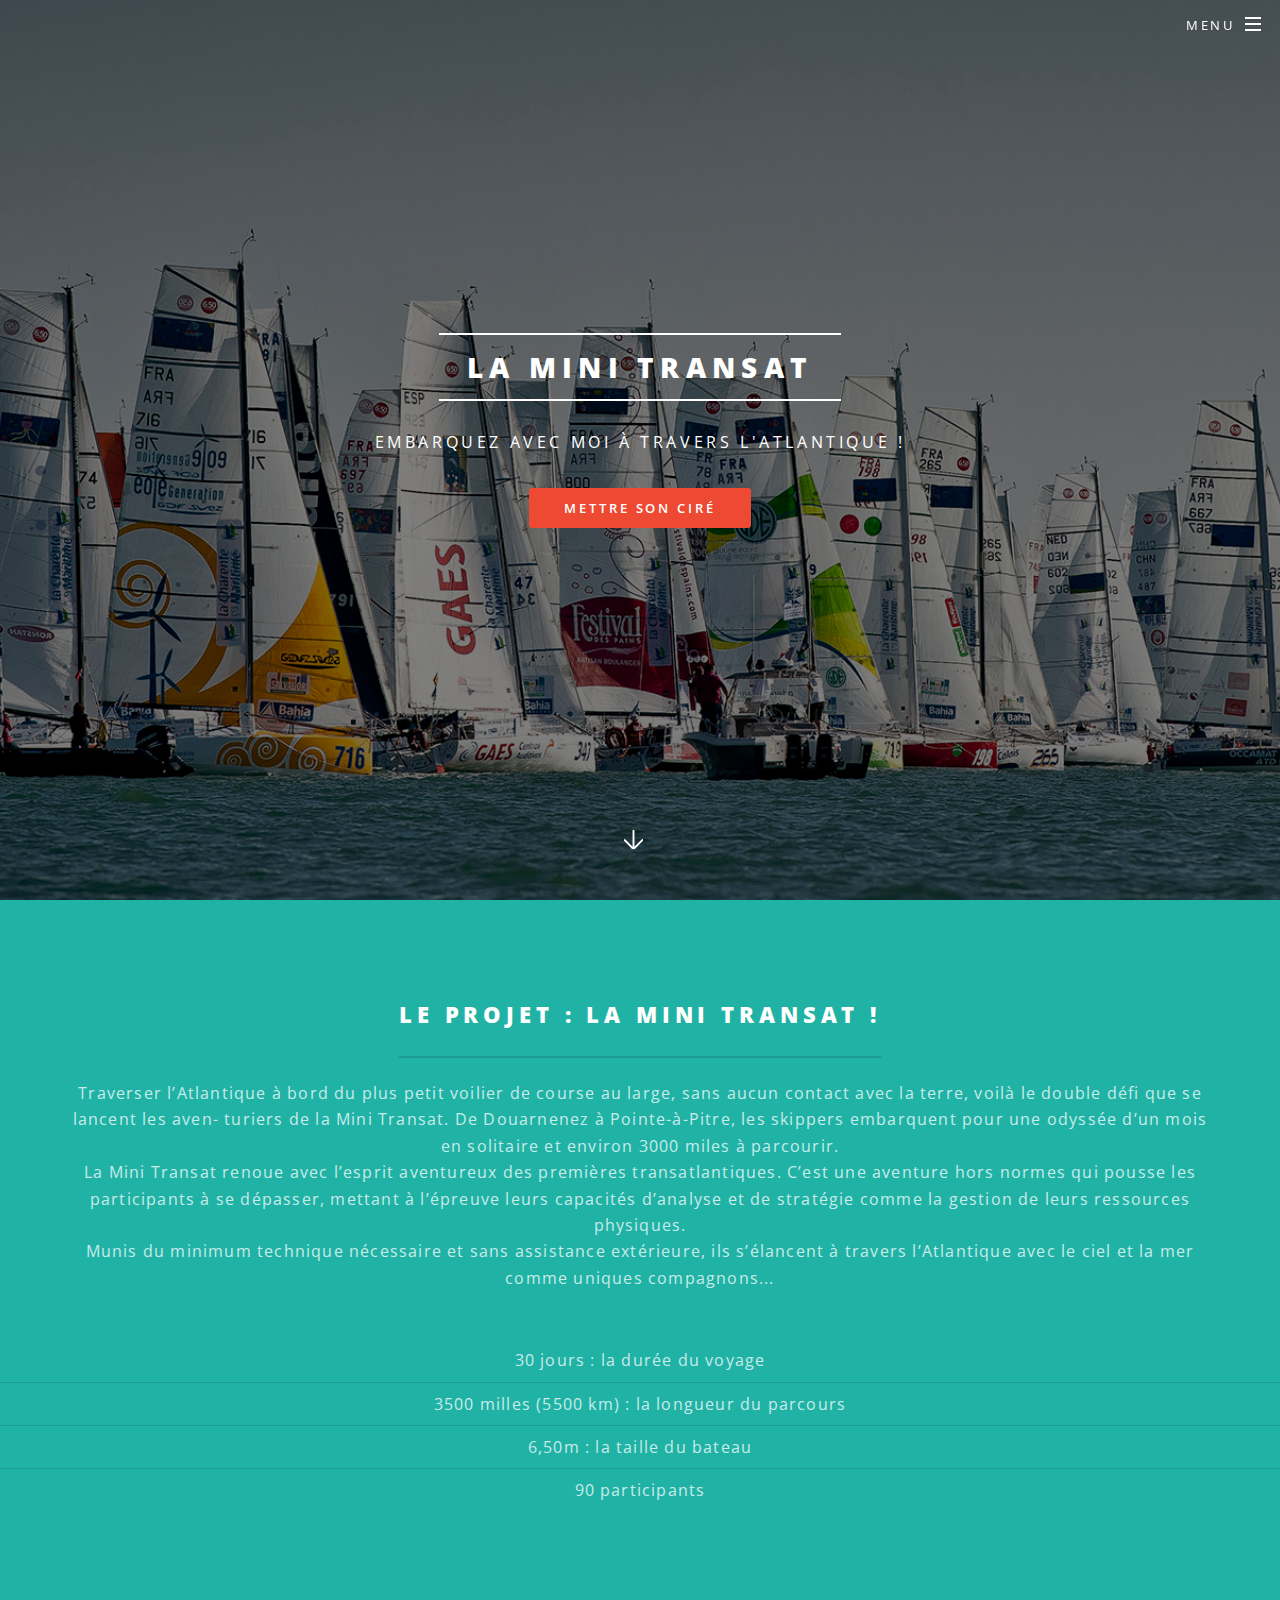
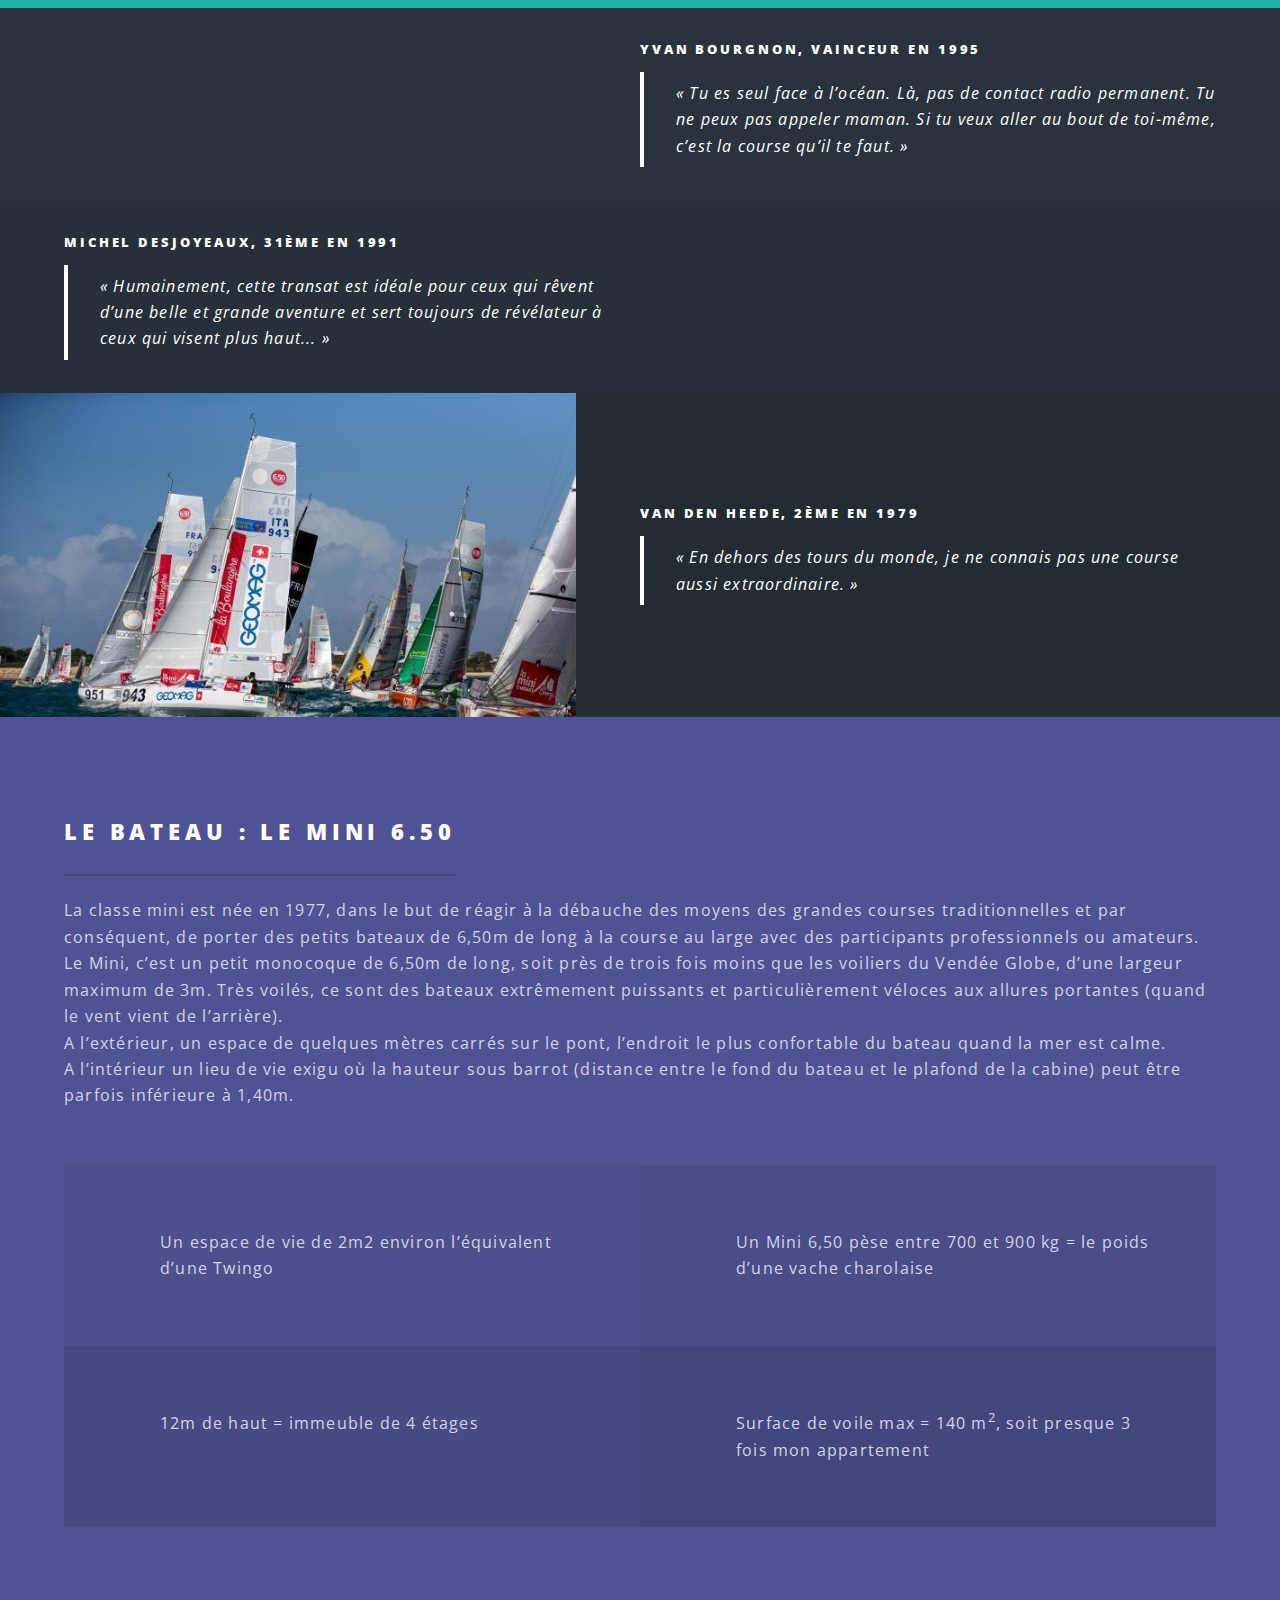
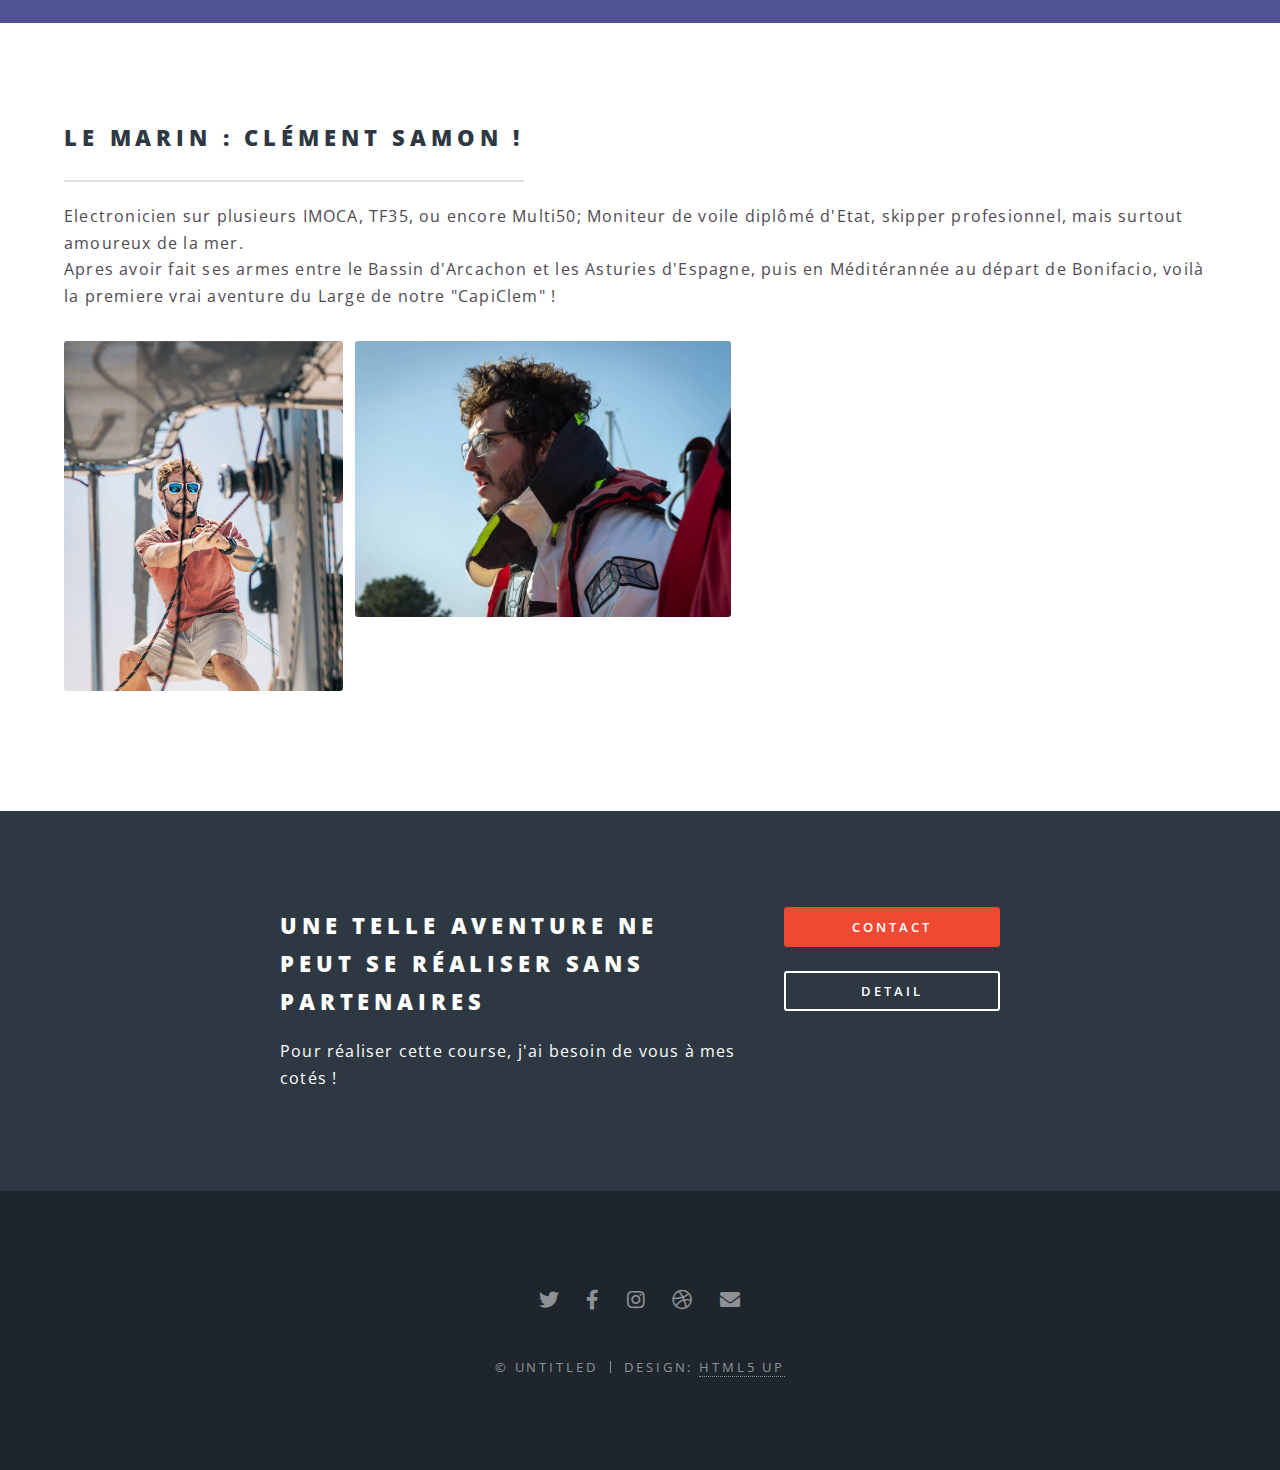
==== index.html @ f33dac05 "maj" ====
<!DOCTYPE HTML>
<!--
	Spectral by HTML5 UP
	html5up.net | @ajlkn
	Free for personal and commercial use under the CCA 3.0 license (html5up.net/license)
-->
<html>
	<head>
		<title>Clement Samon Mini 2021</title>
		<meta charset="utf-8" />
		<meta name="viewport" content="width=device-width, initial-scale=1, user-scalable=no" />
		<link rel="stylesheet" href="assets/css/main.css" />
		<noscript><link rel="stylesheet" href="assets/css/noscript.css" /></noscript>
	</head>
	<body class="landing is-preload">

		<!-- Page Wrapper -->
			<div id="page-wrapper">

				<!-- Header -->
					<header id="header" class="alt">
						<h1><a href="index.html">Clement Samon Mini 2021</a></h1>
						<nav id="nav">
							<ul>
								<li class="special">
									<a href="#menu" class="menuToggle"><span>Menu</span></a>
									<div id="menu">
										<ul>
											<li><a href="index.html">Home</a></li>
											<li><a href="generic.html">Generic</a></li>
											<li><a href="elements.html">Elements</a></li>
											<li><a href="#">Sign Up</a></li>
											<li><a href="#">Log In</a></li>
										</ul>
									</div>
								</li>
							</ul>
						</nav>
					</header>

				<!-- Banner -->
					<section id="banner">
						<div class="inner">
							<h2>La Mini Transat</h2>
							<p>Embarquez avec moi à travers l'Atlantique !</p>
							<ul class="actions special">
								<li><a href="#" class="button primary">Mettre son ciré</a></li>
							</ul>
						</div>
						<a href="#one" class="more scrolly"> </a>
					</section>

				<!-- One -->
					<section id="one" class="wrapper style1 special">
						<div class="inner">
							<header class="major">
								<h2>Le projet : la Mini Transat !</h2>
								<p>Traverser l’Atlantique à bord du plus petit voilier de course au large, sans aucun contact avec la terre, voilà le double
									 défi que se lancent les aven- turiers de la Mini Transat. De Douarnenez à Pointe-à-Pitre, les skippers embarquent pour une
									 odyssée d’un mois en solitaire et environ 3000 miles à parcourir.<br>
La Mini Transat renoue avec l’esprit aventureux des premières transatlantiques. C’est une aventure hors normes qui pousse les participants à
se dépasser, mettant à l’épreuve leurs capacités d’analyse et de stratégie comme la gestion de leurs ressources physiques. <br>Munis du minimum
technique nécessaire et sans assistance extérieure, ils s’élancent à travers l’Atlantique avec le ciel et la mer comme uniques compagnons...</p>
							</header>
						</div>
						<div class="row">
							<div class="col-12 col-20-medium">

								<ul class="alt">
									<li>30 jours : la durée du voyage</li>
									<li>3500 milles (5500 km) : la longueur du parcours</li>
									<li>6,50m : la taille du bateau</li>
									<li> 90 participants</li>
								</ul>
							</div>

						</div>
					</section>

				<!-- Two -->
					<section id="two" class="wrapper alt style2">
						<section class="spotlight">
							<div class="image"><img src="images/pic01.jpg" alt="" /></div><div class="content">
								<h5>Yvan Bourgnon, vainceur en 1995</h5>
								<blockquote>« Tu es seul face à l’océan. Là, pas de contact radio permanent. Tu ne peux pas appeler maman. Si tu veux aller
									au bout de toi-même, c’est la course qu’il te faut. » </blockquote>
							</div>
						</section>
						<section class="spotlight">
							<div class="image"><img src="images/pic02.jpg" alt="" /></div><div class="content">
								<h5>Michel Desjoyeaux, 31ème en 1991</h5>
								<blockquote>« Humainement, cette transat est idéale pour ceux qui rêvent d’une belle et grande aventure et sert toujours de révélateur à ceux qui visent plus haut... »</blockquote>
							</div>
						</section>
						<section class="spotlight">
							<div class="image"><img src="images/pic03.jpg" alt="" /></div><div class="content">
								<h5>Van Den Heede, 2ème en 1979</h5>
								<blockquote>« En dehors des tours du monde, je ne connais pas une course aussi extraordinaire. »</blockquote>
							</div>
						</section>
					</section>

				<!-- Three -->
					<section id="three" class="wrapper style3">

						<div class="inner">
							<header class="major">
								<h2>LE bateau : le Mini 6.50</h2>
								<p>La classe mini est née en 1977, dans le but de réagir à la débauche des moyens des grandes courses traditionnelles et par conséquent,
									de porter des petits bateaux de 6,50m de long à la course au large avec des participants professionnels ou amateurs.<br>
								Le Mini, c’est un petit monocoque de 6,50m de long, soit près de trois fois moins que les voiliers du Vendée Globe, d’une largeur maximum de 3m.
Très voilés, ce sont des bateaux extrêmement puissants et particulièrement véloces aux allures portantes (quand le vent vient de l’arrière). <br>
A l’extérieur,
 un espace de quelques mètres carrés sur le pont, l’endroit le plus confortable du bateau quand la mer est calme. <br>
 A l’intérieur un lieu de vie exigu
 où la hauteur sous barrot (distance entre le fond du bateau et le plafond de la cabine) peut être parfois inférieure à 1,40m.</p>
							</header>
							<ul class="features">
								<li class="icon null">
									<p>Un espace de vie de 2m2 environ l’équivalent d’une Twingo</p>
								</li>
								<li class="icon ">
									<p>Un Mini 6,50 pèse entre 700 et 900 kg = le poids d’une vache charolaise</p>
								</li>
								<li class="">
									<p>12m de haut = immeuble de 4 étages</p>
								</li>
								<li>
									<p>Surface de voile max = 140 m<sup>2</sup>, soit presque 3 fois mon appartement</p>
								</li>
							</ul>
						</div>
					</section>

					<section id="four" class="wrapper style5">
						<div class="inner">
							<header class="major">
								<h2>Le marin : Clément Samon !</h2>
								<p>Electronicien sur plusieurs IMOCA, TF35, ou encore Multi50; Moniteur de voile diplômé d'Etat, skipper profesionnel,
								mais surtout amoureux de la mer. <br>
								Apres avoir fait ses armes entre le Bassin d'Arcachon et les Asturies d'Espagne, puis en Méditérannée au départ de Bonifacio,
								voilà la premiere vrai aventure du Large de notre "CapiClem" !
							</p>
							<div class="box alt">
								<div class="row gtr-50 gtr-uniform">
									<div class="col-3"><span class="image fit"><img src="images/pp1.jpg" alt="" /></span></div>
									<div class="col-4"><span class="image fit"><img src="images/pp2.jpg" alt="" /></span></div>
									<div class="col-4"><span class="image fit"><img src="images/pp3.jpg" alt="" /></span></div>

								</div>
							</div>
							</header>
						</div>

					</section>


				<!-- CTA -->
					<section id="cta" class="wrapper style4">
						<div class="inner">
							<header>
								<h2>Une telle aventure ne peut se réaliser sans partenaires</h2>
								<p>Pour réaliser cette course, j'ai besoin de vous à mes cotés !
								</p>
							</header>
							<ul class="actions stacked">
								<li><a href="#" class="button fit primary">Contact</a></li>
								<li><a href="#" class="button fit">Detail</a></li>
							</ul>
						</div>
					</section>

				<!-- Footer -->
					<footer id="footer">
						<ul class="icons">
							<li><a href="#" class="icon brands fa-twitter"><span class="label">Twitter</span></a></li>
							<li><a href="#" class="icon brands fa-facebook-f"><span class="label">Facebook</span></a></li>
							<li><a href="#" class="icon brands fa-instagram"><span class="label">Instagram</span></a></li>
							<li><a href="#" class="icon brands fa-dribbble"><span class="label">Dribbble</span></a></li>
							<li><a href="#" class="icon solid fa-envelope"><span class="label">Email</span></a></li>
						</ul>
						<ul class="copyright">
							<li>&copy; Untitled</li><li>Design: <a href="http://html5up.net">HTML5 UP</a></li>
						</ul>
					</footer>

			</div>

		<!-- Scripts -->
			<script src="assets/js/jquery.min.js"></script>
			<script src="assets/js/jquery.scrollex.min.js"></script>
			<script src="assets/js/jquery.scrolly.min.js"></script>
			<script src="assets/js/browser.min.js"></script>
			<script src="assets/js/breakpoints.min.js"></script>
			<script src="assets/js/util.js"></script>
			<script src="assets/js/main.js"></script>

	</body>
</html>
---- assets/css/main.css ----
@import url(fontawesome-all.min.css);
@import url("https://fonts.googleapis.com/css?family=Open+Sans:400,400italic,600,600italic,800,800italic");

/*
	Spectral by HTML5 UP
	html5up.net | @ajlkn
	Free for personal and commercial use under the CCA 3.0 license (html5up.net/license)
*/

html, body, div, span, applet, object,
iframe, h1, h2, h3, h4, h5, h6, p, blockquote,
pre, a, abbr, acronym, address, big, cite,
code, del, dfn, em, img, ins, kbd, q, s, samp,
small, strike, strong, sub, sup, tt, var, b,
u, i, center, dl, dt, dd, ol, ul, li, fieldset,
form, label, legend, table, caption, tbody,
tfoot, thead, tr, th, td, article, aside,
canvas, details, embed, figure, figcaption,
footer, header, hgroup, menu, nav, output, ruby,
section, summary, time, mark, audio, video {
	margin: 0;
	padding: 0;
	border: 0;
	font-size: 100%;
	font: inherit;
	vertical-align: baseline;}

article, aside, details, figcaption, figure,
footer, header, hgroup, menu, nav, section {
	display: block;}

body {
	line-height: 1;
}

ol, ul {
	list-style: none;
}

blockquote, q {
	quotes: none;
}

	blockquote:before, blockquote:after, q:before, q:after {
		content: '';
		content: none;
	}

table {
	border-collapse: collapse;
	border-spacing: 0;
}

body {
	-webkit-text-size-adjust: none;
}

mark {
	background-color: transparent;
	color: inherit;
}

input::-moz-focus-inner {
	border: 0;
	padding: 0;
}

input, select, textarea {
	-moz-appearance: none;
	-webkit-appearance: none;
	-ms-appearance: none;
	appearance: none;
}

/* Basic */

	@-ms-viewport {
		width: device-width;
	}

	html {
		box-sizing: border-box;
	}

	*, *:before, *:after {
		box-sizing: inherit;
	}

	body {
		background: #2e3842;
	}

		body.is-preload *, body.is-preload *:before, body.is-preload *:after {
			-moz-animation: none !important;
			-webkit-animation: none !important;
			-ms-animation: none !important;
			animation: none !important;
			-moz-transition: none !important;
			-webkit-transition: none !important;
			-ms-transition: none !important;
			transition: none !important;
		}

	body, input, select, textarea {
		color: #fff;
		font-family: "Open Sans", Helvetica, sans-serif;
		font-size: 15pt;
		font-weight: 400;
		letter-spacing: 0.075em;
		line-height: 1.65em;
	}

		@media screen and (max-width: 1680px) {

			body, input, select, textarea {
				font-size: 13pt;
			}

		}

		@media screen and (max-width: 1280px) {

			body, input, select, textarea {
				font-size: 12pt;
			}

		}

		@media screen and (max-width: 736px) {

			body, input, select, textarea {
				font-size: 11pt;
				letter-spacing: 0.0375em;
			}

		}

	a {
		-moz-transition: color 0.2s ease, border-bottom-color 0.2s ease;
		-webkit-transition: color 0.2s ease, border-bottom-color 0.2s ease;
		-ms-transition: color 0.2s ease, border-bottom-color 0.2s ease;
		transition: color 0.2s ease, border-bottom-color 0.2s ease;
		border-bottom: dotted 1px;
		color: inherit;
		text-decoration: none;
	}

		a:hover {
			border-bottom-color: transparent;
		}

	strong, b {
		color: #fff;
		font-weight: 600;
	}

	em, i {
		font-style: italic;
	}

	p {
		margin: 0 0 2em 0;
	}

	h1, h2, h3, h4, h5, h6 {
		color: #fff;
		font-weight: 800;
		letter-spacing: 0.225em;
		line-height: 1em;
		margin: 0 0 1em 0;
		text-transform: uppercase;
	}

		h1 a, h2 a, h3 a, h4 a, h5 a, h6 a {
			color: inherit;
			text-decoration: none;
		}

	h2 {
		font-size: 1.35em;
		line-height: 1.75em;
	}

		@media screen and (max-width: 736px) {

			h2 {
				font-size: 1.1em;
				line-height: 1.65em;
			}

		}

	h3 {
		font-size: 1.15em;
		line-height: 1.75em;
	}

		@media screen and (max-width: 736px) {

			h3 {
				font-size: 1em;
				line-height: 1.65em;
			}

		}

	h4 {
		font-size: 1em;
		line-height: 1.5em;
	}

	h5 {
		font-size: 0.8em;
		line-height: 1.5em;
	}

	h6 {
		font-size: 0.7em;
		line-height: 1.5em;
	}

	sub {
		font-size: 0.8em;
		position: relative;
		top: 0.5em;
	}

	sup {
		font-size: 0.8em;
		position: relative;
		top: -0.5em;
	}

	hr {
		border: 0;
		border-bottom: solid 2px #fff;
		margin: 3em 0;
	}

		hr.major {
			margin: 4.5em 0;
		}

	blockquote {
		border-left: solid 4px #fff;
		font-style: italic;
		margin: 0 0 2em 0;
		padding: 0.5em 0 0.5em 2em;
	}

	code {
		background: rgba(144, 144, 144, 0.25);
		border-radius: 3px;
		font-family: "Courier New", monospace;
		font-size: 0.9em;
		letter-spacing: 0;
		margin: 0 0.25em;
		padding: 0.25em 0.65em;
	}

	pre {
		-webkit-overflow-scrolling: touch;
		font-family: "Courier New", monospace;
		font-size: 0.9em;
		margin: 0 0 2em 0;
	}

		pre code {
			display: block;
			line-height: 1.75em;
			padding: 1em 1.5em;
			overflow-x: auto;
		}

	.align-left {
		text-align: left;
	}

	.align-center {
		text-align: center;
	}

	.align-right {
		text-align: right;
	}

/* Row */

	.row {
		display: flex;
		flex-wrap: wrap;
		box-sizing: border-box;
		align-items: stretch;
	}

		.row > * {
			box-sizing: border-box;
		}

		.row.gtr-uniform > * > :last-child {
			margin-bottom: 0;
		}

		.row.aln-left {
			justify-content: flex-start;
		}

		.row.aln-center {
			justify-content: center;
		}

		.row.aln-right {
			justify-content: flex-end;
		}

		.row.aln-top {
			align-items: flex-start;
		}

		.row.aln-middle {
			align-items: center;
		}

		.row.aln-bottom {
			align-items: flex-end;
		}

		.row > .imp {
			order: -1;
		}

		.row > .col-1 {
			width: 8.33333%;
		}

		.row > .off-1 {
			margin-left: 8.33333%;
		}

		.row > .col-2 {
			width: 16.66667%;
		}

		.row > .off-2 {
			margin-left: 16.66667%;
		}

		.row > .col-3 {
			width: 25%;
		}

		.row > .off-3 {
			margin-left: 25%;
		}

		.row > .col-4 {
			width: 33.33333%;
		}

		.row > .off-4 {
			margin-left: 33.33333%;
		}

		.row > .col-5 {
			width: 41.66667%;
		}

		.row > .off-5 {
			margin-left: 41.66667%;
		}

		.row > .col-6 {
			width: 50%;
		}

		.row > .off-6 {
			margin-left: 50%;
		}

		.row > .col-7 {
			width: 58.33333%;
		}

		.row > .off-7 {
			margin-left: 58.33333%;
		}

		.row > .col-8 {
			width: 66.66667%;
		}

		.row > .off-8 {
			margin-left: 66.66667%;
		}

		.row > .col-9 {
			width: 75%;
		}

		.row > .off-9 {
			margin-left: 75%;
		}

		.row > .col-10 {
			width: 83.33333%;
		}

		.row > .off-10 {
			margin-left: 83.33333%;
		}

		.row > .col-11 {
			width: 91.66667%;
		}

		.row > .off-11 {
			margin-left: 91.66667%;
		}

		.row > .col-12 {
			width: 100%;
		}

		.row > .off-12 {
			margin-left: 100%;
		}

		.row.gtr-0 {
			margin-top: 0;
			margin-left: 0em;
		}

			.row.gtr-0 > * {
				padding: 0 0 0 0em;
			}

			.row.gtr-0.gtr-uniform {
				margin-top: 0em;
			}

				.row.gtr-0.gtr-uniform > * {
					padding-top: 0em;
				}

		.row.gtr-25 {
			margin-top: 0;
			margin-left: -0.375em;
		}

			.row.gtr-25 > * {
				padding: 0 0 0 0.375em;
			}

			.row.gtr-25.gtr-uniform {
				margin-top: -0.375em;
			}

				.row.gtr-25.gtr-uniform > * {
					padding-top: 0.375em;
				}

		.row.gtr-50 {
			margin-top: 0;
			margin-left: -0.75em;
		}

			.row.gtr-50 > * {
				padding: 0 0 0 0.75em;
			}

			.row.gtr-50.gtr-uniform {
				margin-top: -0.75em;
			}

				.row.gtr-50.gtr-uniform > * {
					padding-top: 0.75em;
				}

		.row {
			margin-top: 0;
			margin-left: -1.5em;
		}

			.row > * {
				padding: 0 0 0 1.5em;
			}

			.row.gtr-uniform {
				margin-top: -1.5em;
			}

				.row.gtr-uniform > * {
					padding-top: 1.5em;
				}

		.row.gtr-150 {
			margin-top: 0;
			margin-left: -2.25em;
		}

			.row.gtr-150 > * {
				padding: 0 0 0 2.25em;
			}

			.row.gtr-150.gtr-uniform {
				margin-top: -2.25em;
			}

				.row.gtr-150.gtr-uniform > * {
					padding-top: 2.25em;
				}

		.row.gtr-200 {
			margin-top: 0;
			margin-left: -3em;
		}

			.row.gtr-200 > * {
				padding: 0 0 0 3em;
			}

			.row.gtr-200.gtr-uniform {
				margin-top: -3em;
			}

				.row.gtr-200.gtr-uniform > * {
					padding-top: 3em;
				}

		@media screen and (max-width: 1680px) {

			.row {
				display: flex;
				flex-wrap: wrap;
				box-sizing: border-box;
				align-items: stretch;
			}

				.row > * {
					box-sizing: border-box;
				}

				.row.gtr-uniform > * > :last-child {
					margin-bottom: 0;
				}

				.row.aln-left {
					justify-content: flex-start;
				}

				.row.aln-center {
					justify-content: center;
				}

				.row.aln-right {
					justify-content: flex-end;
				}

				.row.aln-top {
					align-items: flex-start;
				}

				.row.aln-middle {
					align-items: center;
				}

				.row.aln-bottom {
					align-items: flex-end;
				}

				.row > .imp-xlarge {
					order: -1;
				}

				.row > .col-1-xlarge {
					width: 8.33333%;
				}

				.row > .off-1-xlarge {
					margin-left: 8.33333%;
				}

				.row > .col-2-xlarge {
					width: 16.66667%;
				}

				.row > .off-2-xlarge {
					margin-left: 16.66667%;
				}

				.row > .col-3-xlarge {
					width: 25%;
				}

				.row > .off-3-xlarge {
					margin-left: 25%;
				}

				.row > .col-4-xlarge {
					width: 33.33333%;
				}

				.row > .off-4-xlarge {
					margin-left: 33.33333%;
				}

				.row > .col-5-xlarge {
					width: 41.66667%;
				}

				.row > .off-5-xlarge {
					margin-left: 41.66667%;
				}

				.row > .col-6-xlarge {
					width: 50%;
				}

				.row > .off-6-xlarge {
					margin-left: 50%;
				}

				.row > .col-7-xlarge {
					width: 58.33333%;
				}

				.row > .off-7-xlarge {
					margin-left: 58.33333%;
				}

				.row > .col-8-xlarge {
					width: 66.66667%;
				}

				.row > .off-8-xlarge {
					margin-left: 66.66667%;
				}

				.row > .col-9-xlarge {
					width: 75%;
				}

				.row > .off-9-xlarge {
					margin-left: 75%;
				}

				.row > .col-10-xlarge {
					width: 83.33333%;
				}

				.row > .off-10-xlarge {
					margin-left: 83.33333%;
				}

				.row > .col-11-xlarge {
					width: 91.66667%;
				}

				.row > .off-11-xlarge {
					margin-left: 91.66667%;
				}

				.row > .col-12-xlarge {
					width: 100%;
				}

				.row > .off-12-xlarge {
					margin-left: 100%;
				}

				.row.gtr-0 {
					margin-top: 0;
					margin-left: 0em;
				}

					.row.gtr-0 > * {
						padding: 0 0 0 0em;
					}

					.row.gtr-0.gtr-uniform {
						margin-top: 0em;
					}

						.row.gtr-0.gtr-uniform > * {
							padding-top: 0em;
						}

				.row.gtr-25 {
					margin-top: 0;
					margin-left: -0.375em;
				}

					.row.gtr-25 > * {
						padding: 0 0 0 0.375em;
					}

					.row.gtr-25.gtr-uniform {
						margin-top: -0.375em;
					}

						.row.gtr-25.gtr-uniform > * {
							padding-top: 0.375em;
						}

				.row.gtr-50 {
					margin-top: 0;
					margin-left: -0.75em;
				}

					.row.gtr-50 > * {
						padding: 0 0 0 0.75em;
					}

					.row.gtr-50.gtr-uniform {
						margin-top: -0.75em;
					}

						.row.gtr-50.gtr-uniform > * {
							padding-top: 0.75em;
						}

				.row {
					margin-top: 0;
					margin-left: -1.5em;
				}

					.row > * {
						padding: 0 0 0 1.5em;
					}

					.row.gtr-uniform {
						margin-top: -1.5em;
					}

						.row.gtr-uniform > * {
							padding-top: 1.5em;
						}

				.row.gtr-150 {
					margin-top: 0;
					margin-left: -2.25em;
				}

					.row.gtr-150 > * {
						padding: 0 0 0 2.25em;
					}

					.row.gtr-150.gtr-uniform {
						margin-top: -2.25em;
					}

						.row.gtr-150.gtr-uniform > * {
							padding-top: 2.25em;
						}

				.row.gtr-200 {
					margin-top: 0;
					margin-left: -3em;
				}

					.row.gtr-200 > * {
						padding: 0 0 0 3em;
					}

					.row.gtr-200.gtr-uniform {
						margin-top: -3em;
					}

						.row.gtr-200.gtr-uniform > * {
							padding-top: 3em;
						}

		}

		@media screen and (max-width: 1280px) {

			.row {
				display: flex;
				flex-wrap: wrap;
				box-sizing: border-box;
				align-items: stretch;
			}

				.row > * {
					box-sizing: border-box;
				}

				.row.gtr-uniform > * > :last-child {
					margin-bottom: 0;
				}

				.row.aln-left {
					justify-content: flex-start;
				}

				.row.aln-center {
					justify-content: center;
				}

				.row.aln-right {
					justify-content: flex-end;
				}

				.row.aln-top {
					align-items: flex-start;
				}

				.row.aln-middle {
					align-items: center;
				}

				.row.aln-bottom {
					align-items: flex-end;
				}

				.row > .imp-large {
					order: -1;
				}

				.row > .col-1-large {
					width: 8.33333%;
				}

				.row > .off-1-large {
					margin-left: 8.33333%;
				}

				.row > .col-2-large {
					width: 16.66667%;
				}

				.row > .off-2-large {
					margin-left: 16.66667%;
				}

				.row > .col-3-large {
					width: 25%;
				}

				.row > .off-3-large {
					margin-left: 25%;
				}

				.row > .col-4-large {
					width: 33.33333%;
				}

				.row > .off-4-large {
					margin-left: 33.33333%;
				}

				.row > .col-5-large {
					width: 41.66667%;
				}

				.row > .off-5-large {
					margin-left: 41.66667%;
				}

				.row > .col-6-large {
					width: 50%;
				}

				.row > .off-6-large {
					margin-left: 50%;
				}

				.row > .col-7-large {
					width: 58.33333%;
				}

				.row > .off-7-large {
					margin-left: 58.33333%;
				}

				.row > .col-8-large {
					width: 66.66667%;
				}

				.row > .off-8-large {
					margin-left: 66.66667%;
				}

				.row > .col-9-large {
					width: 75%;
				}

				.row > .off-9-large {
					margin-left: 75%;
				}

				.row > .col-10-large {
					width: 83.33333%;
				}

				.row > .off-10-large {
					margin-left: 83.33333%;
				}

				.row > .col-11-large {
					width: 91.66667%;
				}

				.row > .off-11-large {
					margin-left: 91.66667%;
				}

				.row > .col-12-large {
					width: 100%;
				}

				.row > .off-12-large {
					margin-left: 100%;
				}

				.row.gtr-0 {
					margin-top: 0;
					margin-left: 0em;
				}

					.row.gtr-0 > * {
						padding: 0 0 0 0em;
					}

					.row.gtr-0.gtr-uniform {
						margin-top: 0em;
					}

						.row.gtr-0.gtr-uniform > * {
							padding-top: 0em;
						}

				.row.gtr-25 {
					margin-top: 0;
					margin-left: -0.375em;
				}

					.row.gtr-25 > * {
						padding: 0 0 0 0.375em;
					}

					.row.gtr-25.gtr-uniform {
						margin-top: -0.375em;
					}

						.row.gtr-25.gtr-uniform > * {
							padding-top: 0.375em;
						}

				.row.gtr-50 {
					margin-top: 0;
					margin-left: -0.75em;
				}

					.row.gtr-50 > * {
						padding: 0 0 0 0.75em;
					}

					.row.gtr-50.gtr-uniform {
						margin-top: -0.75em;
					}

						.row.gtr-50.gtr-uniform > * {
							padding-top: 0.75em;
						}

				.row {
					margin-top: 0;
					margin-left: -1.5em;
				}

					.row > * {
						padding: 0 0 0 1.5em;
					}

					.row.gtr-uniform {
						margin-top: -1.5em;
					}

						.row.gtr-uniform > * {
							padding-top: 1.5em;
						}

				.row.gtr-150 {
					margin-top: 0;
					margin-left: -2.25em;
				}

					.row.gtr-150 > * {
						padding: 0 0 0 2.25em;
					}

					.row.gtr-150.gtr-uniform {
						margin-top: -2.25em;
					}

						.row.gtr-150.gtr-uniform > * {
							padding-top: 2.25em;
						}

				.row.gtr-200 {
					margin-top: 0;
					margin-left: -3em;
				}

					.row.gtr-200 > * {
						padding: 0 0 0 3em;
					}

					.row.gtr-200.gtr-uniform {
						margin-top: -3em;
					}

						.row.gtr-200.gtr-uniform > * {
							padding-top: 3em;
						}

		}

		@media screen and (max-width: 980px) {

			.row {
				display: flex;
				flex-wrap: wrap;
				box-sizing: border-box;
				align-items: stretch;
			}

				.row > * {
					box-sizing: border-box;
				}

				.row.gtr-uniform > * > :last-child {
					margin-bottom: 0;
				}

				.row.aln-left {
					justify-content: flex-start;
				}

				.row.aln-center {
					justify-content: center;
				}

				.row.aln-right {
					justify-content: flex-end;
				}

				.row.aln-top {
					align-items: flex-start;
				}

				.row.aln-middle {
					align-items: center;
				}

				.row.aln-bottom {
					align-items: flex-end;
				}

				.row > .imp-medium {
					order: -1;
				}

				.row > .col-1-medium {
					width: 8.33333%;
				}

				.row > .off-1-medium {
					margin-left: 8.33333%;
				}

				.row > .col-2-medium {
					width: 16.66667%;
				}

				.row > .off-2-medium {
					margin-left: 16.66667%;
				}

				.row > .col-3-medium {
					width: 25%;
				}

				.row > .off-3-medium {
					margin-left: 25%;
				}

				.row > .col-4-medium {
					width: 33.33333%;
				}

				.row > .off-4-medium {
					margin-left: 33.33333%;
				}

				.row > .col-5-medium {
					width: 41.66667%;
				}

				.row > .off-5-medium {
					margin-left: 41.66667%;
				}

				.row > .col-6-medium {
					width: 50%;
				}

				.row > .off-6-medium {
					margin-left: 50%;
				}

				.row > .col-7-medium {
					width: 58.33333%;
				}

				.row > .off-7-medium {
					margin-left: 58.33333%;
				}

				.row > .col-8-medium {
					width: 66.66667%;
				}

				.row > .off-8-medium {
					margin-left: 66.66667%;
				}

				.row > .col-9-medium {
					width: 75%;
				}

				.row > .off-9-medium {
					margin-left: 75%;
				}

				.row > .col-10-medium {
					width: 83.33333%;
				}

				.row > .off-10-medium {
					margin-left: 83.33333%;
				}

				.row > .col-11-medium {
					width: 91.66667%;
				}

				.row > .off-11-medium {
					margin-left: 91.66667%;
				}

				.row > .col-12-medium {
					width: 100%;
				}

				.row > .off-12-medium {
					margin-left: 100%;
				}

				.row.gtr-0 {
					margin-top: 0;
					margin-left: 0em;
				}

					.row.gtr-0 > * {
						padding: 0 0 0 0em;
					}

					.row.gtr-0.gtr-uniform {
						margin-top: 0em;
					}

						.row.gtr-0.gtr-uniform > * {
							padding-top: 0em;
						}

				.row.gtr-25 {
					margin-top: 0;
					margin-left: -0.375em;
				}

					.row.gtr-25 > * {
						padding: 0 0 0 0.375em;
					}

					.row.gtr-25.gtr-uniform {
						margin-top: -0.375em;
					}

						.row.gtr-25.gtr-uniform > * {
							padding-top: 0.375em;
						}

				.row.gtr-50 {
					margin-top: 0;
					margin-left: -0.75em;
				}

					.row.gtr-50 > * {
						padding: 0 0 0 0.75em;
					}

					.row.gtr-50.gtr-uniform {
						margin-top: -0.75em;
					}

						.row.gtr-50.gtr-uniform > * {
							padding-top: 0.75em;
						}

				.row {
					margin-top: 0;
					margin-left: -1.5em;
				}

					.row > * {
						padding: 0 0 0 1.5em;
					}

					.row.gtr-uniform {
						margin-top: -1.5em;
					}

						.row.gtr-uniform > * {
							padding-top: 1.5em;
						}

				.row.gtr-150 {
					margin-top: 0;
					margin-left: -2.25em;
				}

					.row.gtr-150 > * {
						padding: 0 0 0 2.25em;
					}

					.row.gtr-150.gtr-uniform {
						margin-top: -2.25em;
					}

						.row.gtr-150.gtr-uniform > * {
							padding-top: 2.25em;
						}

				.row.gtr-200 {
					margin-top: 0;
					margin-left: -3em;
				}

					.row.gtr-200 > * {
						padding: 0 0 0 3em;
					}

					.row.gtr-200.gtr-uniform {
						margin-top: -3em;
					}

						.row.gtr-200.gtr-uniform > * {
							padding-top: 3em;
						}

		}

		@media screen and (max-width: 736px) {

			.row {
				display: flex;
				flex-wrap: wrap;
				box-sizing: border-box;
				align-items: stretch;
			}

				.row > * {
					box-sizing: border-box;
				}

				.row.gtr-uniform > * > :last-child {
					margin-bottom: 0;
				}

				.row.aln-left {
					justify-content: flex-start;
				}

				.row.aln-center {
					justify-content: center;
				}

				.row.aln-right {
					justify-content: flex-end;
				}

				.row.aln-top {
					align-items: flex-start;
				}

				.row.aln-middle {
					align-items: center;
				}

				.row.aln-bottom {
					align-items: flex-end;
				}

				.row > .imp-small {
					order: -1;
				}

				.row > .col-1-small {
					width: 8.33333%;
				}

				.row > .off-1-small {
					margin-left: 8.33333%;
				}

				.row > .col-2-small {
					width: 16.66667%;
				}

				.row > .off-2-small {
					margin-left: 16.66667%;
				}

				.row > .col-3-small {
					width: 25%;
				}

				.row > .off-3-small {
					margin-left: 25%;
				}

				.row > .col-4-small {
					width: 33.33333%;
				}

				.row > .off-4-small {
					margin-left: 33.33333%;
				}

				.row > .col-5-small {
					width: 41.66667%;
				}

				.row > .off-5-small {
					margin-left: 41.66667%;
				}

				.row > .col-6-small {
					width: 50%;
				}

				.row > .off-6-small {
					margin-left: 50%;
				}

				.row > .col-7-small {
					width: 58.33333%;
				}

				.row > .off-7-small {
					margin-left: 58.33333%;
				}

				.row > .col-8-small {
					width: 66.66667%;
				}

				.row > .off-8-small {
					margin-left: 66.66667%;
				}

				.row > .col-9-small {
					width: 75%;
				}

				.row > .off-9-small {
					margin-left: 75%;
				}

				.row > .col-10-small {
					width: 83.33333%;
				}

				.row > .off-10-small {
					margin-left: 83.33333%;
				}

				.row > .col-11-small {
					width: 91.66667%;
				}

				.row > .off-11-small {
					margin-left: 91.66667%;
				}

				.row > .col-12-small {
					width: 100%;
				}

				.row > .off-12-small {
					margin-left: 100%;
				}

				.row.gtr-0 {
					margin-top: 0;
					margin-left: 0em;
				}

					.row.gtr-0 > * {
						padding: 0 0 0 0em;
					}

					.row.gtr-0.gtr-uniform {
						margin-top: 0em;
					}

						.row.gtr-0.gtr-uniform > * {
							padding-top: 0em;
						}

				.row.gtr-25 {
					margin-top: 0;
					margin-left: -0.375em;
				}

					.row.gtr-25 > * {
						padding: 0 0 0 0.375em;
					}

					.row.gtr-25.gtr-uniform {
						margin-top: -0.375em;
					}

						.row.gtr-25.gtr-uniform > * {
							padding-top: 0.375em;
						}

				.row.gtr-50 {
					margin-top: 0;
					margin-left: -0.75em;
				}

					.row.gtr-50 > * {
						padding: 0 0 0 0.75em;
					}

					.row.gtr-50.gtr-uniform {
						margin-top: -0.75em;
					}

						.row.gtr-50.gtr-uniform > * {
							padding-top: 0.75em;
						}

				.row {
					margin-top: 0;
					margin-left: -1.5em;
				}

					.row > * {
						padding: 0 0 0 1.5em;
					}

					.row.gtr-uniform {
						margin-top: -1.5em;
					}

						.row.gtr-uniform > * {
							padding-top: 1.5em;
						}

				.row.gtr-150 {
					margin-top: 0;
					margin-left: -2.25em;
				}

					.row.gtr-150 > * {
						padding: 0 0 0 2.25em;
					}

					.row.gtr-150.gtr-uniform {
						margin-top: -2.25em;
					}

						.row.gtr-150.gtr-uniform > * {
							padding-top: 2.25em;
						}

				.row.gtr-200 {
					margin-top: 0;
					margin-left: -3em;
				}

					.row.gtr-200 > * {
						padding: 0 0 0 3em;
					}

					.row.gtr-200.gtr-uniform {
						margin-top: -3em;
					}

						.row.gtr-200.gtr-uniform > * {
							padding-top: 3em;
						}

		}

		@media screen and (max-width: 480px) {

			.row {
				display: flex;
				flex-wrap: wrap;
				box-sizing: border-box;
				align-items: stretch;
			}

				.row > * {
					box-sizing: border-box;
				}

				.row.gtr-uniform > * > :last-child {
					margin-bottom: 0;
				}

				.row.aln-left {
					justify-content: flex-start;
				}

				.row.aln-center {
					justify-content: center;
				}

				.row.aln-right {
					justify-content: flex-end;
				}

				.row.aln-top {
					align-items: flex-start;
				}

				.row.aln-middle {
					align-items: center;
				}

				.row.aln-bottom {
					align-items: flex-end;
				}

				.row > .imp-xsmall {
					order: -1;
				}

				.row > .col-1-xsmall {
					width: 8.33333%;
				}

				.row > .off-1-xsmall {
					margin-left: 8.33333%;
				}

				.row > .col-2-xsmall {
					width: 16.66667%;
				}

				.row > .off-2-xsmall {
					margin-left: 16.66667%;
				}

				.row > .col-3-xsmall {
					width: 25%;
				}

				.row > .off-3-xsmall {
					margin-left: 25%;
				}

				.row > .col-4-xsmall {
					width: 33.33333%;
				}

				.row > .off-4-xsmall {
					margin-left: 33.33333%;
				}

				.row > .col-5-xsmall {
					width: 41.66667%;
				}

				.row > .off-5-xsmall {
					margin-left: 41.66667%;
				}

				.row > .col-6-xsmall {
					width: 50%;
				}

				.row > .off-6-xsmall {
					margin-left: 50%;
				}

				.row > .col-7-xsmall {
					width: 58.33333%;
				}

				.row > .off-7-xsmall {
					margin-left: 58.33333%;
				}

				.row > .col-8-xsmall {
					width: 66.66667%;
				}

				.row > .off-8-xsmall {
					margin-left: 66.66667%;
				}

				.row > .col-9-xsmall {
					width: 75%;
				}

				.row > .off-9-xsmall {
					margin-left: 75%;
				}

				.row > .col-10-xsmall {
					width: 83.33333%;
				}

				.row > .off-10-xsmall {
					margin-left: 83.33333%;
				}

				.row > .col-11-xsmall {
					width: 91.66667%;
				}

				.row > .off-11-xsmall {
					margin-left: 91.66667%;
				}

				.row > .col-12-xsmall {
					width: 100%;
				}

				.row > .off-12-xsmall {
					margin-left: 100%;
				}

				.row.gtr-0 {
					margin-top: 0;
					margin-left: 0em;
				}

					.row.gtr-0 > * {
						padding: 0 0 0 0em;
					}

					.row.gtr-0.gtr-uniform {
						margin-top: 0em;
					}

						.row.gtr-0.gtr-uniform > * {
							padding-top: 0em;
						}

				.row.gtr-25 {
					margin-top: 0;
					margin-left: -0.375em;
				}

					.row.gtr-25 > * {
						padding: 0 0 0 0.375em;
					}

					.row.gtr-25.gtr-uniform {
						margin-top: -0.375em;
					}

						.row.gtr-25.gtr-uniform > * {
							padding-top: 0.375em;
						}

				.row.gtr-50 {
					margin-top: 0;
					margin-left: -0.75em;
				}

					.row.gtr-50 > * {
						padding: 0 0 0 0.75em;
					}

					.row.gtr-50.gtr-uniform {
						margin-top: -0.75em;
					}

						.row.gtr-50.gtr-uniform > * {
							padding-top: 0.75em;
						}

				.row {
					margin-top: 0;
					margin-left: -1.5em;
				}

					.row > * {
						padding: 0 0 0 1.5em;
					}

					.row.gtr-uniform {
						margin-top: -1.5em;
					}

						.row.gtr-uniform > * {
							padding-top: 1.5em;
						}

				.row.gtr-150 {
					margin-top: 0;
					margin-left: -2.25em;
				}

					.row.gtr-150 > * {
						padding: 0 0 0 2.25em;
					}

					.row.gtr-150.gtr-uniform {
						margin-top: -2.25em;
					}

						.row.gtr-150.gtr-uniform > * {
							padding-top: 2.25em;
						}

				.row.gtr-200 {
					margin-top: 0;
					margin-left: -3em;
				}

					.row.gtr-200 > * {
						padding: 0 0 0 3em;
					}

					.row.gtr-200.gtr-uniform {
						margin-top: -3em;
					}

						.row.gtr-200.gtr-uniform > * {
							padding-top: 3em;
						}

		}

/* Section/Article */

	section.special, article.special {
		text-align: center;
	}

	header p {
		color: rgba(255, 255, 255, 0.5);
		position: relative;
		top: -0.25em;
	}

	header h3 + p {
		font-size: 1.1em;
	}

	header h4 + p,
	header h5 + p,
	header h6 + p {
		font-size: 0.9em;
	}

	header.major {
		margin: 0 0 3.5em 0;
	}

		header.major h2, header.major h3, header.major h4, header.major h5, header.major h6 {
			border-bottom: solid 2px #fff;
			display: inline-block;
			padding-bottom: 1em;
			position: relative;
		}

			header.major h2:after, header.major h3:after, header.major h4:after, header.major h5:after, header.major h6:after {
				content: '';
				display: block;
				height: 1px;
			}

		header.major p {
			color: #fff;
			top: 0;
		}

		@media screen and (max-width: 736px) {

			header.major {
				margin: 0 0 2em 0;
			}

		}

	@media screen and (max-width: 980px) {

		header br {
			display: none;
		}

	}

/* Form */

	form {
		margin: 0 0 2em 0;
	}

	label {
		color: #fff;
		display: block;
		font-size: 0.9em;
		font-weight: 600;
		margin: 0 0 1em 0;
	}

	input[type="text"],
	input[type="password"],
	input[type="email"],
	select,
	textarea {
		-moz-appearance: none;
		-webkit-appearance: none;
		-ms-appearance: none;
		appearance: none;
		background-color: rgba(144, 144, 144, 0.25);
		border-radius: 3px;
		border: none;
		color: inherit;
		display: block;
		outline: 0;
		padding: 0 1em;
		text-decoration: none;
		width: 100%;
	}

		input[type="text"]:invalid,
		input[type="password"]:invalid,
		input[type="email"]:invalid,
		select:invalid,
		textarea:invalid {
			box-shadow: none;
		}

		input[type="text"]:focus,
		input[type="password"]:focus,
		input[type="email"]:focus,
		select:focus,
		textarea:focus {
			box-shadow: 0 0 0 2px #21b2a6;
		}

	select {
		background-size: 1.25em;
		background-repeat: no-repeat;
		background-position: calc(100% - 1em) center;
		height: 2.75em;
		padding-right: 2.75em;
		text-overflow: ellipsis;
	}

		select:focus::-ms-value {
			background-color: transparent;
		}

		select::-ms-expand {
			display: none;
		}

	input[type="text"],
	input[type="password"],
	input[type="email"],
	select {
		height: 2.75em;
	}

	textarea {
		padding: 0.75em 1em;
	}

	input[type="checkbox"],
	input[type="radio"] {
		-moz-appearance: none;
		-webkit-appearance: none;
		-ms-appearance: none;
		appearance: none;
		display: block;
		float: left;
		margin-right: -2em;
		opacity: 0;
		width: 1em;
		z-index: -1;
	}

		input[type="checkbox"] + label,
		input[type="radio"] + label {
			text-decoration: none;
			color: #fff;
			cursor: pointer;
			display: inline-block;
			font-size: 1em;
			font-weight: 400;
			padding-left: 2.4em;
			padding-right: 0.75em;
			position: relative;
		}

			input[type="checkbox"] + label:before,
			input[type="radio"] + label:before {
				-moz-osx-font-smoothing: grayscale;
				-webkit-font-smoothing: antialiased;
				display: inline-block;
				font-style: normal;
				font-variant: normal;
				text-rendering: auto;
				line-height: 1;
				text-transform: none !important;
				font-family: 'Font Awesome 5 Free';
				font-weight: 900;
			}

			input[type="checkbox"] + label:before,
			input[type="radio"] + label:before {
				background: rgba(144, 144, 144, 0.25);
				border-radius: 3px;
				content: '';
				display: inline-block;
				font-size: 0.8em;
				height: 2.0625em;
				left: 0;
				line-height: 2.0625em;
				position: absolute;
				text-align: center;
				top: 0;
				width: 2.0625em;
			}

		input[type="checkbox"]:checked + label:before,
		input[type="radio"]:checked + label:before {
			background: #2e3842;
			color: #fff;
			content: '\f00c';
		}

		input[type="checkbox"]:focus + label:before,
		input[type="radio"]:focus + label:before {
			box-shadow: 0 0 0 2px #21b2a6;
		}

	input[type="checkbox"] + label:before {
		border-radius: 3px;
	}

	input[type="radio"] + label:before {
		border-radius: 100%;
	}

	::-webkit-input-placeholder {
		color: rgba(255, 255, 255, 0.5) !important;
		opacity: 1.0;
	}

	:-moz-placeholder {
		color: rgba(255, 255, 255, 0.5) !important;
		opacity: 1.0;
	}

	::-moz-placeholder {
		color: rgba(255, 255, 255, 0.5) !important;
		opacity: 1.0;
	}

	:-ms-input-placeholder {
		color: rgba(255, 255, 255, 0.5) !important;
		opacity: 1.0;
	}

/* Box */

	.box {
		border-radius: 3px;
		border: solid 2px #fff;
		margin-bottom: 2em;
		padding: 1.5em;
	}

		.box > :last-child,
		.box > :last-child > :last-child,
		.box > :last-child > :last-child > :last-child {
			margin-bottom: 0;
		}

		.box.alt {
			border: 0;
			border-radius: 0;
			padding: 0;
		}

/* Icon */

	.icon {
		text-decoration: none;
		border-bottom: none;
		position: relative;
	}

		.icon:before {
			-moz-osx-font-smoothing: grayscale;
			-webkit-font-smoothing: antialiased;
			display: inline-block;
			font-style: normal;
			font-variant: normal;
			text-rendering: auto;
			line-height: 1;
			text-transform: none !important;
			font-family: 'Font Awesome 5 Free';
			font-weight: 400;
		}

		.icon > .label {
			display: none;
		}

		.icon:before {
			line-height: inherit;
		}

		.icon.solid:before {
			font-weight: 900;
		}

		.icon.brands:before {
			font-family: 'Font Awesome 5 Brands';
		}

		.icon.major {
			-moz-transform: rotate(-45deg);
			-webkit-transform: rotate(-45deg);
			-ms-transform: rotate(-45deg);
			transform: rotate(-45deg);
			border-radius: 3px;
			border: solid 2px #fff;
			display: inline-block;
			font-size: 1.35em;
			height: calc(3em + 2px);
			line-height: 3em;
			text-align: center;
			width: calc(3em + 2px);
		}

			.icon.major:before {
				-moz-transform: rotate(45deg);
				-webkit-transform: rotate(45deg);
				-ms-transform: rotate(45deg);
				transform: rotate(45deg);
				display: inline-block;
				font-size: 1.5em;
			}

			@media screen and (max-width: 736px) {

				.icon.major {
					font-size: 1em;
				}

			}

		.icon.style1 {
			color: #00ffcc;
		}

		.icon.style2 {
			color: #00f0ff;
		}

		.icon.style3 {
			color: #76ddff;
		}

/* Image */

	.image {
		border-radius: 3px;
		border: 0;
		display: inline-block;
		position: relative;
	}

		.image img {
			border-radius: 3px;
			display: block;
		}

		.image.left {
			float: left;
			margin: 0 2em 2em 0;
			top: 0.25em;
		}

		.image.right {
			float: right;
			margin: 0 0 2em 2em;
			top: 0.25em;
		}

		.image.left, .image.right {
			max-width: 40%;
		}

			.image.left img, .image.right img {
				width: 100%;
			}

		.image.fit {
			display: block;
			margin: 0 0 2em 0;
			width: 100%;
		}

			.image.fit img {
				width: 100%;
			}

/* List */

	ol {
		list-style: decimal;
		margin: 0 0 2em 0;
		padding-left: 1.25em;
	}

		ol li {
			padding-left: 0.25em;
		}

	ul {
		list-style: disc;
		margin: 0 0 2em 0;
		padding-left: 1em;
	}

		ul li {
			padding-left: 0.5em;
		}

		ul.alt {
			list-style: none;
			padding-left: 0;
		}

			ul.alt li {
				border-top: solid 1px #fff;
				padding: 0.5em 0;
			}

				ul.alt li:first-child {
					border-top: 0;
					padding-top: 0;
				}

	dl {
		margin: 0 0 2em 0;
	}

/* Actions */

	ul.actions {
		display: -moz-flex;
		display: -webkit-flex;
		display: -ms-flex;
		display: flex;
		cursor: default;
		list-style: none;
		margin-left: -1em;
		padding-left: 0;
	}

		ul.actions li {
			padding: 0 0 0 1em;
			vertical-align: middle;
		}

		ul.actions.special {
			-moz-justify-content: center;
			-webkit-justify-content: center;
			-ms-justify-content: center;
			justify-content: center;
			width: 100%;
			margin-left: 0;
		}

			ul.actions.special li:first-child {
				padding-left: 0;
			}

		ul.actions.stacked {
			-moz-flex-direction: column;
			-webkit-flex-direction: column;
			-ms-flex-direction: column;
			flex-direction: column;
			margin-left: 0;
		}

			ul.actions.stacked li {
				padding: 1em 0 0 0;
			}

				ul.actions.stacked li:first-child {
					padding-top: 0;
				}

		ul.actions.fit {
			width: calc(100% + 1em);
		}

			ul.actions.fit li {
				-moz-flex-grow: 1;
				-webkit-flex-grow: 1;
				-ms-flex-grow: 1;
				flex-grow: 1;
				-moz-flex-shrink: 1;
				-webkit-flex-shrink: 1;
				-ms-flex-shrink: 1;
				flex-shrink: 1;
				width: 100%;
			}

				ul.actions.fit li > * {
					width: 100%;
				}

			ul.actions.fit.stacked {
				width: 100%;
			}

		@media screen and (max-width: 480px) {

			ul.actions:not(.fixed) {
				-moz-flex-direction: column;
				-webkit-flex-direction: column;
				-ms-flex-direction: column;
				flex-direction: column;
				margin-left: 0;
				width: 100% !important;
			}

				ul.actions:not(.fixed) li {
					-moz-flex-grow: 1;
					-webkit-flex-grow: 1;
					-ms-flex-grow: 1;
					flex-grow: 1;
					-moz-flex-shrink: 1;
					-webkit-flex-shrink: 1;
					-ms-flex-shrink: 1;
					flex-shrink: 1;
					padding: 1em 0 0 0;
					text-align: center;
					width: 100%;
				}

					ul.actions:not(.fixed) li > * {
						width: 100%;
					}

					ul.actions:not(.fixed) li:first-child {
						padding-top: 0;
					}

					ul.actions:not(.fixed) li input[type="submit"],
					ul.actions:not(.fixed) li input[type="reset"],
					ul.actions:not(.fixed) li input[type="button"],
					ul.actions:not(.fixed) li button,
					ul.actions:not(.fixed) li .button {
						width: 100%;
					}

						ul.actions:not(.fixed) li input[type="submit"].icon:before,
						ul.actions:not(.fixed) li input[type="reset"].icon:before,
						ul.actions:not(.fixed) li input[type="button"].icon:before,
						ul.actions:not(.fixed) li button.icon:before,
						ul.actions:not(.fixed) li .button.icon:before {
							margin-left: -0.5em;
						}

		}

/* Icons */

	ul.icons {
		cursor: default;
		list-style: none;
		padding-left: 0;
	}

		ul.icons li {
			display: inline-block;
			padding: 0 1em 0 0;
		}

			ul.icons li:last-child {
				padding-right: 0 !important;
			}

		ul.icons.major {
			padding: 1em 0;
		}

			ul.icons.major li {
				padding-right: 3.5em;
			}

				@media screen and (max-width: 736px) {

					ul.icons.major li {
						padding: 0 1em !important;
					}

				}

/* Table */

	.table-wrapper {
		-webkit-overflow-scrolling: touch;
		overflow-x: auto;
	}

	table {
		margin: 0 0 2em 0;
		width: 100%;
	}

		table tbody tr {
			border: solid 1px #fff;
			border-left: 0;
			border-right: 0;
		}

			table tbody tr:nth-child(2n + 1) {
				background-color: rgba(144, 144, 144, 0.25);
			}

		table td {
			padding: 0.75em 0.75em;
		}

		table th {
			color: #fff;
			font-size: 0.9em;
			font-weight: 600;
			padding: 0 0.75em 0.75em 0.75em;
			text-align: left;
		}

		table thead {
			border-bottom: solid 2px #fff;
		}

		table tfoot {
			border-top: solid 2px #fff;
		}

		table.alt {
			border-collapse: separate;
		}

			table.alt tbody tr td {
				border: solid 1px #fff;
				border-left-width: 0;
				border-top-width: 0;
			}

				table.alt tbody tr td:first-child {
					border-left-width: 1px;
				}

			table.alt tbody tr:first-child td {
				border-top-width: 1px;
			}

			table.alt thead {
				border-bottom: 0;
			}

			table.alt tfoot {
				border-top: 0;
			}

/* Button */

	input[type="submit"],
	input[type="reset"],
	input[type="button"],
	button,
	.button {
		-moz-appearance: none;
		-webkit-appearance: none;
		-ms-appearance: none;
		appearance: none;
		-moz-transition: background-color 0.2s ease-in-out, color 0.2s ease-in-out;
		-webkit-transition: background-color 0.2s ease-in-out, color 0.2s ease-in-out;
		-ms-transition: background-color 0.2s ease-in-out, color 0.2s ease-in-out;
		transition: background-color 0.2s ease-in-out, color 0.2s ease-in-out;
		background-color: transparent;
		border-radius: 3px;
		border: 0;
		box-shadow: inset 0 0 0 2px #fff;
		color: #fff;
		cursor: pointer;
		display: inline-block;
		font-size: 0.8em;
		font-weight: 600;
		height: 3.125em;
		letter-spacing: 0.225em;
		line-height: 3.125em;
		max-width: 30em;
		padding: 0 2.75em;
		text-align: center;
		text-decoration: none;
		text-transform: uppercase;
		white-space: nowrap;
		overflow: hidden;
		text-overflow: ellipsis;
	}

		input[type="submit"]:hover,
		input[type="reset"]:hover,
		input[type="button"]:hover,
		button:hover,
		.button:hover {
			background-color: rgba(144, 144, 144, 0.25);
		}

		input[type="submit"]:active,
		input[type="reset"]:active,
		input[type="button"]:active,
		button:active,
		.button:active {
			background-color: rgba(144, 144, 144, 0.5);
		}

		input[type="submit"].icon:before,
		input[type="reset"].icon:before,
		input[type="button"].icon:before,
		button.icon:before,
		.button.icon:before {
			margin-right: 0.5em;
		}

		input[type="submit"].fit,
		input[type="reset"].fit,
		input[type="button"].fit,
		button.fit,
		.button.fit {
			width: 100%;
		}

		input[type="submit"].small,
		input[type="reset"].small,
		input[type="button"].small,
		button.small,
		.button.small {
			font-size: 0.8em;
		}

		input[type="submit"].large,
		input[type="reset"].large,
		input[type="button"].large,
		button.large,
		.button.large {
			font-size: 1.35em;
		}

		input[type="submit"].primary,
		input[type="reset"].primary,
		input[type="button"].primary,
		button.primary,
		.button.primary {
			background-color: #ed4933;
			box-shadow: none !important;
			color: #ffffff !important;
		}

			input[type="submit"].primary:hover,
			input[type="reset"].primary:hover,
			input[type="button"].primary:hover,
			button.primary:hover,
			.button.primary:hover {
				background-color: #ef5e4a !important;
			}

			input[type="submit"].primary:active,
			input[type="reset"].primary:active,
			input[type="button"].primary:active,
			button.primary:active,
			.button.primary:active {
				background-color: #eb341c !important;
			}

		input[type="submit"].disabled, input[type="submit"]:disabled,
		input[type="reset"].disabled,
		input[type="reset"]:disabled,
		input[type="button"].disabled,
		input[type="button"]:disabled,
		button.disabled,
		button:disabled,
		.button.disabled,
		.button:disabled {
			pointer-events: none;
			opacity: 0.25;
		}

		@media screen and (max-width: 736px) {

			input[type="submit"],
			input[type="reset"],
			input[type="button"],
			button,
			.button {
				height: 3.75em;
				line-height: 3.75em;
			}

		}

/* Features */

	.features {
		display: -moz-flex;
		display: -webkit-flex;
		display: -ms-flex;
		display: flex;
		-moz-flex-wrap: wrap;
		-webkit-flex-wrap: wrap;
		-ms-flex-wrap: wrap;
		flex-wrap: wrap;
		-moz-justify-content: center;
		-webkit-justify-content: center;
		-ms-justify-content: center;
		justify-content: center;
		list-style: none;
		padding: 0;
		width: 100%;
	}

		.features li {
			padding: 4em 4em 2em 6em ;
			display: block;
			position: relative;
			text-align: left;
			width: 50%;
		}

			.features li:nth-child(1) {
				background-color: rgba(0, 0, 0, 0.035);
			}

			.features li:nth-child(2) {
				background-color: rgba(0, 0, 0, 0.07);
			}

			.features li:nth-child(3) {
				background-color: rgba(0, 0, 0, 0.105);
			}

			.features li:nth-child(4) {
				background-color: rgba(0, 0, 0, 0.14);
			}

			.features li:nth-child(5) {
				background-color: rgba(0, 0, 0, 0.175);
			}

			.features li:nth-child(6) {
				background-color: rgba(0, 0, 0, 0.21);
			}

			.features li:nth-child(7) {
				background-color: rgba(0, 0, 0, 0.245);
			}

			.features li:nth-child(8) {
				background-color: rgba(0, 0, 0, 0.28);
			}

			.features li:nth-child(9) {
				background-color: rgba(0, 0, 0, 0.315);
			}

			.features li:nth-child(10) {
				background-color: rgba(0, 0, 0, 0.35);
			}

			.features li:before {
				display: block;
				color: #00ffcc;
				position: absolute;
				left: 1.75em;
				top: 2.75em;
				font-size: 1.5em;
			}

			.features li:nth-child(1) {
				border-top-left-radius: 3px;
			}

			.features li:nth-child(2) {
				border-top-right-radius: 3px;
			}

			.features li:nth-last-child(1) {
				border-bottom-right-radius: 3px;
			}

			.features li:nth-last-child(2) {
				border-bottom-left-radius: 3px;
			}

			@media screen and (max-width: 980px) {

				.features li {
					padding: 3em 2em 1em 2em ;
					text-align: center;
				}

					.features li:before {
						left: 0;
						margin: 0 0 1em 0;
						position: relative;
						top: 0;
					}

			}

			@media screen and (max-width: 736px) {

				.features li {
					padding: 3em 0 1em 0 ;
					background-color: transparent !important;
					border-top: solid 2px #fff;
					width: 100%;
				}

					.features li:first-child {
						border-top: 0;
					}

			}

/* Spotlight */

	.spotlight {
		-moz-align-items: center;
		-webkit-align-items: center;
		-ms-align-items: center;
		align-items: center;
		display: -moz-flex;
		display: -webkit-flex;
		display: -ms-flex;
		display: flex;
	}

		.spotlight .image {
			-moz-order: 1;
			-webkit-order: 1;
			-ms-order: 1;
			order: 1;
			border-radius: 0;
			width: 40%;
		}

			.spotlight .image img {
				border-radius: 0;
				width: 100%;
			}

		.spotlight .content {
			padding: 2em 4em 0.1em 4em ;
			-moz-order: 2;
			-webkit-order: 2;
			-ms-order: 2;
			order: 2;
			max-width: 48em;
			width: 60%;
		}

		.spotlight:nth-child(2n) {
			-moz-flex-direction: row-reverse;
			-webkit-flex-direction: row-reverse;
			-ms-flex-direction: row-reverse;
			flex-direction: row-reverse;
		}

		.spotlight:nth-child(1) {
			background-color: rgba(0, 0, 0, 0.075);
		}

		.spotlight:nth-child(2) {
			background-color: rgba(0, 0, 0, 0.15);
		}

		.spotlight:nth-child(3) {
			background-color: rgba(0, 0, 0, 0.225);
		}

		.spotlight:nth-child(4) {
			background-color: rgba(0, 0, 0, 0.3);
		}

		.spotlight:nth-child(5) {
			background-color: rgba(0, 0, 0, 0.375);
		}

		.spotlight:nth-child(6) {
			background-color: rgba(0, 0, 0, 0.45);
		}

		.spotlight:nth-child(7) {
			background-color: rgba(0, 0, 0, 0.525);
		}

		.spotlight:nth-child(8) {
			background-color: rgba(0, 0, 0, 0.6);
		}

		.spotlight:nth-child(9) {
			background-color: rgba(0, 0, 0, 0.675);
		}

		.spotlight:nth-child(10) {
			background-color: rgba(0, 0, 0, 0.75);
		}

		@media screen and (max-width: 1280px) {

			.spotlight .image {
				width: 45%;
			}

			.spotlight .content {
				width: 55%;
			}

		}

		@media screen and (max-width: 980px) {

			.spotlight {
				display: block;
			}

				.spotlight br {
					display: none;
				}

				.spotlight .image {
					width: 100%;
				}

				.spotlight .content {
					padding: 4em 3em 2em 3em ;
					max-width: none;
					text-align: center;
					width: 100%;
				}

		}

		@media screen and (max-width: 736px) {

			.spotlight .content {
				padding: 3em 2em 1em 2em ;
			}

		}

/* Wrapper */

	.wrapper {
		padding: 6em 0 4em 0 ;
	}

		.wrapper > .inner {
			width: 60em;
			margin: 0 auto;
		}

			@media screen and (max-width: 1280px) {

				.wrapper > .inner {
					width: 90%;
				}

			}

			@media screen and (max-width: 980px) {

				.wrapper > .inner {
					width: 100%;
				}

			}

		.wrapper.alt {
			padding: 0;
		}

		.wrapper.style1 {
			background-color: #21b2a6;
			color: #c8ece9;
		}

			.wrapper.style1 strong, .wrapper.style1 b {
				color: #ffffff;
			}

			.wrapper.style1 h2, .wrapper.style1 h3, .wrapper.style1 h4, .wrapper.style1 h5, .wrapper.style1 h6 {
				color: #ffffff;
			}

			.wrapper.style1 hr {
				border-color: rgba(0, 0, 0, 0.125);
			}

			.wrapper.style1 blockquote {
				border-color: rgba(0, 0, 0, 0.125);
			}

			.wrapper.style1 code {
				background: rgba(255, 255, 255, 0.075);
			}

			.wrapper.style1 header p {
				color: #a6e0db;
			}

			.wrapper.style1 header.major h2, .wrapper.style1 header.major h3, .wrapper.style1 header.major h4, .wrapper.style1 header.major h5, .wrapper.style1 header.major h6 {
				border-color: rgba(0, 0, 0, 0.125);
			}

			.wrapper.style1 header.major p {
				color: #c8ece9;
			}

			.wrapper.style1 label {
				color: #ffffff;
			}

			.wrapper.style1 input[type="text"],
			.wrapper.style1 input[type="password"],
			.wrapper.style1 input[type="email"],
			.wrapper.style1 select,
			.wrapper.style1 textarea {
				background-color: rgba(255, 255, 255, 0.075);
			}

			.wrapper.style1 select {
				background-image: url("data:image/svg+xml;charset=utf8,%3Csvg xmlns='http://www.w3.org/2000/svg' width='40' height='40' preserveAspectRatio='none' viewBox='0 0 40 40'%3E%3Cpath d='M9.4,12.3l10.4,10.4l10.4-10.4c0.2-0.2,0.5-0.4,0.9-0.4c0.3,0,0.6,0.1,0.9,0.4l3.3,3.3c0.2,0.2,0.4,0.5,0.4,0.9 c0,0.4-0.1,0.6-0.4,0.9L20.7,31.9c-0.2,0.2-0.5,0.4-0.9,0.4c-0.3,0-0.6-0.1-0.9-0.4L4.3,17.3c-0.2-0.2-0.4-0.5-0.4-0.9 c0-0.4,0.1-0.6,0.4-0.9l3.3-3.3c0.2-0.2,0.5-0.4,0.9-0.4S9.1,12.1,9.4,12.3z' fill='rgba(0, 0, 0, 0.125)' /%3E%3C/svg%3E");
			}

				.wrapper.style1 select option {
					color: #ffffff;
					background: #21b2a6;
				}

			.wrapper.style1 input[type="checkbox"] + label,
			.wrapper.style1 input[type="radio"] + label {
				color: #c8ece9;
			}

				.wrapper.style1 input[type="checkbox"] + label:before,
				.wrapper.style1 input[type="radio"] + label:before {
					background: rgba(255, 255, 255, 0.075);
				}

			.wrapper.style1 input[type="checkbox"]:checked + label:before,
			.wrapper.style1 input[type="radio"]:checked + label:before {
				background: #ffffff;
				color: #21b2a6;
			}

			.wrapper.style1 ::-webkit-input-placeholder {
				color: #a6e0db !important;
			}

			.wrapper.style1 :-moz-placeholder {
				color: #a6e0db !important;
			}

			.wrapper.style1 ::-moz-placeholder {
				color: #a6e0db !important;
			}

			.wrapper.style1 :-ms-input-placeholder {
				color: #a6e0db !important;
			}

			.wrapper.style1 .formerize-placeholder {
				color: #a6e0db !important;
			}

			.wrapper.style1 .icon.major {
				border-color: rgba(0, 0, 0, 0.125);
			}

			.wrapper.style1 ul.alt li {
				border-color: rgba(0, 0, 0, 0.125);
			}

			.wrapper.style1 table tbody tr {
				border-color: rgba(0, 0, 0, 0.125);
			}

				.wrapper.style1 table tbody tr:nth-child(2n + 1) {
					background-color: rgba(255, 255, 255, 0.075);
				}

			.wrapper.style1 table th {
				color: #ffffff;
			}

			.wrapper.style1 table thead {
				border-color: rgba(0, 0, 0, 0.125);
			}

			.wrapper.style1 table tfoot {
				border-color: rgba(0, 0, 0, 0.125);
			}

			.wrapper.style1 table.alt tbody tr td {
				border-color: rgba(0, 0, 0, 0.125);
			}

			.wrapper.style1 input[type="submit"],
			.wrapper.style1 input[type="reset"],
			.wrapper.style1 input[type="button"],
			.wrapper.style1 button,
			.wrapper.style1 .button {
				box-shadow: inset 0 0 0 2px rgba(0, 0, 0, 0.125);
				color: #ffffff;
			}

				.wrapper.style1 input[type="submit"]:hover,
				.wrapper.style1 input[type="reset"]:hover,
				.wrapper.style1 input[type="button"]:hover,
				.wrapper.style1 button:hover,
				.wrapper.style1 .button:hover {
					background-color: rgba(255, 255, 255, 0.075);
				}

				.wrapper.style1 input[type="submit"]:active,
				.wrapper.style1 input[type="reset"]:active,
				.wrapper.style1 input[type="button"]:active,
				.wrapper.style1 button:active,
				.wrapper.style1 .button:active {
					background-color: rgba(255, 255, 255, 0.2);
				}

			@media screen and (max-width: 736px) {

				.wrapper.style1 .features li {
					border-top-color: rgba(0, 0, 0, 0.125);
				}

			}

		.wrapper.style2 {
			background-color: #2e3842;
		}

		.wrapper.style3 {
			background-color: #505393;
			color: #d3d4e4;
		}

			.wrapper.style3 strong, .wrapper.style3 b {
				color: #ffffff;
			}

			.wrapper.style3 h2, .wrapper.style3 h3, .wrapper.style3 h4, .wrapper.style3 h5, .wrapper.style3 h6 {
				color: #ffffff;
			}

			.wrapper.style3 hr {
				border-color: rgba(0, 0, 0, 0.125);
			}

			.wrapper.style3 blockquote {
				border-color: rgba(0, 0, 0, 0.125);
			}

			.wrapper.style3 code {
				background: rgba(255, 255, 255, 0.075);
			}

			.wrapper.style3 header p {
				color: #b9bad4;
			}

			.wrapper.style3 header.major h2, .wrapper.style3 header.major h3, .wrapper.style3 header.major h4, .wrapper.style3 header.major h5, .wrapper.style3 header.major h6 {
				border-color: rgba(0, 0, 0, 0.125);
			}

			.wrapper.style3 header.major p {
				color: #d3d4e4;
			}

			.wrapper.style3 label {
				color: #ffffff;
			}

			.wrapper.style3 input[type="text"],
			.wrapper.style3 input[type="password"],
			.wrapper.style3 input[type="email"],
			.wrapper.style3 select,
			.wrapper.style3 textarea {
				background-color: rgba(255, 255, 255, 0.075);
			}

			.wrapper.style3 select {
				background-image: url("data:image/svg+xml;charset=utf8,%3Csvg xmlns='http://www.w3.org/2000/svg' width='40' height='40' preserveAspectRatio='none' viewBox='0 0 40 40'%3E%3Cpath d='M9.4,12.3l10.4,10.4l10.4-10.4c0.2-0.2,0.5-0.4,0.9-0.4c0.3,0,0.6,0.1,0.9,0.4l3.3,3.3c0.2,0.2,0.4,0.5,0.4,0.9 c0,0.4-0.1,0.6-0.4,0.9L20.7,31.9c-0.2,0.2-0.5,0.4-0.9,0.4c-0.3,0-0.6-0.1-0.9-0.4L4.3,17.3c-0.2-0.2-0.4-0.5-0.4-0.9 c0-0.4,0.1-0.6,0.4-0.9l3.3-3.3c0.2-0.2,0.5-0.4,0.9-0.4S9.1,12.1,9.4,12.3z' fill='rgba(0, 0, 0, 0.125)' /%3E%3C/svg%3E");
			}

				.wrapper.style3 select option {
					color: #ffffff;
					background: #505393;
				}

			.wrapper.style3 input[type="checkbox"] + label,
			.wrapper.style3 input[type="radio"] + label {
				color: #d3d4e4;
			}

				.wrapper.style3 input[type="checkbox"] + label:before,
				.wrapper.style3 input[type="radio"] + label:before {
					background: rgba(255, 255, 255, 0.075);
				}

			.wrapper.style3 input[type="checkbox"]:checked + label:before,
			.wrapper.style3 input[type="radio"]:checked + label:before {
				background: #ffffff;
				color: #505393;
			}

			.wrapper.style3 ::-webkit-input-placeholder {
				color: #b9bad4 !important;
			}

			.wrapper.style3 :-moz-placeholder {
				color: #b9bad4 !important;
			}

			.wrapper.style3 ::-moz-placeholder {
				color: #b9bad4 !important;
			}

			.wrapper.style3 :-ms-input-placeholder {
				color: #b9bad4 !important;
			}

			.wrapper.style3 .formerize-placeholder {
				color: #b9bad4 !important;
			}

			.wrapper.style3 .icon.major {
				border-color: rgba(0, 0, 0, 0.125);
			}

			.wrapper.style3 ul.alt li {
				border-color: rgba(0, 0, 0, 0.125);
			}

			.wrapper.style3 table tbody tr {
				border-color: rgba(0, 0, 0, 0.125);
			}

				.wrapper.style3 table tbody tr:nth-child(2n + 1) {
					background-color: rgba(255, 255, 255, 0.075);
				}

			.wrapper.style3 table th {
				color: #ffffff;
			}

			.wrapper.style3 table thead {
				border-color: rgba(0, 0, 0, 0.125);
			}

			.wrapper.style3 table tfoot {
				border-color: rgba(0, 0, 0, 0.125);
			}

			.wrapper.style3 table.alt tbody tr td {
				border-color: rgba(0, 0, 0, 0.125);
			}

			.wrapper.style3 input[type="submit"],
			.wrapper.style3 input[type="reset"],
			.wrapper.style3 input[type="button"],
			.wrapper.style3 button,
			.wrapper.style3 .button {
				box-shadow: inset 0 0 0 2px rgba(0, 0, 0, 0.125);
				color: #ffffff;
			}

				.wrapper.style3 input[type="submit"]:hover,
				.wrapper.style3 input[type="reset"]:hover,
				.wrapper.style3 input[type="button"]:hover,
				.wrapper.style3 button:hover,
				.wrapper.style3 .button:hover {
					background-color: rgba(255, 255, 255, 0.075);
				}

				.wrapper.style3 input[type="submit"]:active,
				.wrapper.style3 input[type="reset"]:active,
				.wrapper.style3 input[type="button"]:active,
				.wrapper.style3 button:active,
				.wrapper.style3 .button:active {
					background-color: rgba(255, 255, 255, 0.2);
				}

			@media screen and (max-width: 736px) {

				.wrapper.style3 .features li {
					border-top-color: rgba(0, 0, 0, 0.125);
				}

			}

		.wrapper.style4 {
			background-color: transparent;
		}

		.wrapper.style5 {
			background-color: #ffffff;
			color: #4E4852;
		}

			.wrapper.style5 strong, .wrapper.style5 b {
				color: #2E3842;
			}

			.wrapper.style5 h2, .wrapper.style5 h3, .wrapper.style5 h4, .wrapper.style5 h5, .wrapper.style5 h6 {
				color: #2E3842;
			}

			.wrapper.style5 hr {
				border-color: #dfdfdf;
			}

			.wrapper.style5 blockquote {
				border-color: #dfdfdf;
			}

			.wrapper.style5 code {
				background: rgba(0, 0, 0, 0.0375);
			}

			.wrapper.style5 header p {
				color: #8E8892;
			}

			.wrapper.style5 header.major h2, .wrapper.style5 header.major h3, .wrapper.style5 header.major h4, .wrapper.style5 header.major h5, .wrapper.style5 header.major h6 {
				border-color: #dfdfdf;
			}

			.wrapper.style5 header.major p {
				color: #4E4852;
			}

			.wrapper.style5 label {
				color: #2E3842;
			}

			.wrapper.style5 input[type="text"],
			.wrapper.style5 input[type="password"],
			.wrapper.style5 input[type="email"],
			.wrapper.style5 select,
			.wrapper.style5 textarea {
				background-color: rgba(0, 0, 0, 0.0375);
			}

			.wrapper.style5 select {
				background-image: url("data:image/svg+xml;charset=utf8,%3Csvg xmlns='http://www.w3.org/2000/svg' width='40' height='40' preserveAspectRatio='none' viewBox='0 0 40 40'%3E%3Cpath d='M9.4,12.3l10.4,10.4l10.4-10.4c0.2-0.2,0.5-0.4,0.9-0.4c0.3,0,0.6,0.1,0.9,0.4l3.3,3.3c0.2,0.2,0.4,0.5,0.4,0.9 c0,0.4-0.1,0.6-0.4,0.9L20.7,31.9c-0.2,0.2-0.5,0.4-0.9,0.4c-0.3,0-0.6-0.1-0.9-0.4L4.3,17.3c-0.2-0.2-0.4-0.5-0.4-0.9 c0-0.4,0.1-0.6,0.4-0.9l3.3-3.3c0.2-0.2,0.5-0.4,0.9-0.4S9.1,12.1,9.4,12.3z' fill='%23dfdfdf' /%3E%3C/svg%3E");
			}

				.wrapper.style5 select option {
					color: #2E3842;
					background: #ffffff;
				}

			.wrapper.style5 input[type="checkbox"] + label,
			.wrapper.style5 input[type="radio"] + label {
				color: #4E4852;
			}

				.wrapper.style5 input[type="checkbox"] + label:before,
				.wrapper.style5 input[type="radio"] + label:before {
					background: rgba(0, 0, 0, 0.0375);
				}

			.wrapper.style5 input[type="checkbox"]:checked + label:before,
			.wrapper.style5 input[type="radio"]:checked + label:before {
				background: #2E3842;
				color: #ffffff;
			}

			.wrapper.style5 ::-webkit-input-placeholder {
				color: #8E8892 !important;
			}

			.wrapper.style5 :-moz-placeholder {
				color: #8E8892 !important;
			}

			.wrapper.style5 ::-moz-placeholder {
				color: #8E8892 !important;
			}

			.wrapper.style5 :-ms-input-placeholder {
				color: #8E8892 !important;
			}

			.wrapper.style5 .formerize-placeholder {
				color: #8E8892 !important;
			}

			.wrapper.style5 .icon.major {
				border-color: #dfdfdf;
			}

			.wrapper.style5 ul.alt li {
				border-color: #dfdfdf;
			}

			.wrapper.style5 table tbody tr {
				border-color: #dfdfdf;
			}

				.wrapper.style5 table tbody tr:nth-child(2n + 1) {
					background-color: rgba(0, 0, 0, 0.0375);
				}

			.wrapper.style5 table th {
				color: #2E3842;
			}

			.wrapper.style5 table thead {
				border-color: #dfdfdf;
			}

			.wrapper.style5 table tfoot {
				border-color: #dfdfdf;
			}

			.wrapper.style5 table.alt tbody tr td {
				border-color: #dfdfdf;
			}

			.wrapper.style5 input[type="submit"],
			.wrapper.style5 input[type="reset"],
			.wrapper.style5 input[type="button"],
			.wrapper.style5 button,
			.wrapper.style5 .button {
				box-shadow: inset 0 0 0 2px #dfdfdf;
				color: #2E3842;
			}

				.wrapper.style5 input[type="submit"]:hover,
				.wrapper.style5 input[type="reset"]:hover,
				.wrapper.style5 input[type="button"]:hover,
				.wrapper.style5 button:hover,
				.wrapper.style5 .button:hover {
					background-color: rgba(0, 0, 0, 0.0375);
				}

				.wrapper.style5 input[type="submit"]:active,
				.wrapper.style5 input[type="reset"]:active,
				.wrapper.style5 input[type="button"]:active,
				.wrapper.style5 button:active,
				.wrapper.style5 .button:active {
					background-color: rgba(0, 0, 0, 0.1);
				}

			@media screen and (max-width: 736px) {

				.wrapper.style5 .features li {
					border-top-color: #dfdfdf;
				}

			}

		@media screen and (max-width: 980px) {

			.wrapper {
				padding: 4em 3em 2em 3em ;
			}

		}

		@media screen and (max-width: 736px) {

			.wrapper {
				padding: 3em 2em 1em 2em ;
			}

		}

/* Page Wrapper + Menu */

	#page-wrapper {
		-moz-transition: opacity 0.5s ease;
		-webkit-transition: opacity 0.5s ease;
		-ms-transition: opacity 0.5s ease;
		transition: opacity 0.5s ease;
		opacity: 1;
		padding-top: 3em;
	}

		#page-wrapper:before {
			background: rgba(0, 0, 0, 0);
			content: '';
			display: block;
			display: none;
			height: 100%;
			left: 0;
			position: fixed;
			top: 0;
			width: 100%;
			z-index: 10001;
		}

	#menu {
		-moz-transform: translateX(20em);
		-webkit-transform: translateX(20em);
		-ms-transform: translateX(20em);
		transform: translateX(20em);
		-moz-transition: -moz-transform 0.5s ease;
		-webkit-transition: -webkit-transform 0.5s ease;
		-ms-transition: -ms-transform 0.5s ease;
		transition: transform 0.5s ease;
		-webkit-overflow-scrolling: touch;
		background: #21b2a6;
		color: #ffffff;
		height: 100%;
		max-width: 80%;
		overflow-y: auto;
		padding: 3em 2em;
		position: fixed;
		right: 0;
		top: 0;
		width: 20em;
		z-index: 10002;
	}

		#menu ul {
			list-style: none;
			padding: 0;
		}

			#menu ul > li {
				border-top: solid 1px rgba(0, 0, 0, 0.125);
				margin: 0.5em 0 0 0;
				padding: 0.5em 0 0 0;
			}

				#menu ul > li:first-child {
					border-top: 0 !important;
					margin-top: 0 !important;
					padding-top: 0 !important;
				}

				#menu ul > li > a {
					border: 0;
					color: inherit;
					display: block;
					font-size: 0.8em;
					letter-spacing: 0.225em;
					outline: 0;
					text-decoration: none;
					text-transform: uppercase;
				}

					@media screen and (max-width: 736px) {

						#menu ul > li > a {
							line-height: 3em;
						}

					}

		#menu .close {
			background-image: url("images/close.svg");
			background-position: 4.85em 1em;
			background-repeat: no-repeat;
			border: 0;
			cursor: pointer;
			display: block;
			height: 3em;
			position: absolute;
			right: 0;
			top: 0;
			vertical-align: middle;
			width: 7em;
		}

		@media screen and (max-width: 736px) {

			#menu {
				padding: 3em 1.5em;
			}

		}

	body.is-menu-visible #page-wrapper {
		opacity: 0.35;
	}

		body.is-menu-visible #page-wrapper:before {
			display: block;
		}

	body.is-menu-visible #menu {
		-moz-transform: translateX(0);
		-webkit-transform: translateX(0);
		-ms-transform: translateX(0);
		transform: translateX(0);
	}

/* Header */

	#header {
		-moz-transition: background-color 0.2s ease;
		-webkit-transition: background-color 0.2s ease;
		-ms-transition: background-color 0.2s ease;
		transition: background-color 0.2s ease;
		background: #2e3842;
		height: 3em;
		left: 0;
		line-height: 3em;
		position: fixed;
		top: 0;
		width: 100%;
		z-index: 10000;
	}

		#header h1 {
			-moz-transition: opacity 0.2s ease;
			-webkit-transition: opacity 0.2s ease;
			-ms-transition: opacity 0.2s ease;
			transition: opacity 0.2s ease;
			height: inherit;
			left: 1.25em;
			line-height: inherit;
			position: absolute;
			top: 0;
		}

			#header h1 a {
				border: 0;
				display: block;
				height: inherit;
				line-height: inherit;
			}

				@media screen and (max-width: 736px) {

					#header h1 a {
						font-size: 0.8em;
					}

				}

		#header nav {
			height: inherit;
			line-height: inherit;
			position: absolute;
			right: 0;
			top: 0;
		}

			#header nav > ul {
				list-style: none;
				margin: 0;
				padding: 0;
				white-space: nowrap;
			}

				#header nav > ul > li {
					display: inline-block;
					padding: 0;
				}

					#header nav > ul > li > a {
						border: 0;
						color: #fff;
						display: block;
						font-size: 0.8em;
						letter-spacing: 0.225em;
						padding: 0 1.5em;
						text-transform: uppercase;
					}

						#header nav > ul > li > a.menuToggle {
							outline: 0;
							position: relative;
						}

							#header nav > ul > li > a.menuToggle:after {
								background-image: url("images/bars.svg");
								background-position: right center;
								background-repeat: no-repeat;
								content: '';
								display: inline-block;
								height: 3.75em;
								vertical-align: top;
								width: 2em;
							}

							@media screen and (max-width: 736px) {

								#header nav > ul > li > a.menuToggle {
									padding: 0 1.5em;
								}

									#header nav > ul > li > a.menuToggle span {
										display: none;
									}

							}

						@media screen and (max-width: 736px) {

							#header nav > ul > li > a {
								padding: 0 0 0 1.5em;
							}

						}

					#header nav > ul > li:first-child {
						margin-left: 0;
					}

		#header.alt {
			background: transparent;
		}

			#header.alt h1 {
				pointer-events: none;
				opacity: 0;
			}

/* Banner */

	#banner {
		display: -moz-flex;
		display: -webkit-flex;
		display: -ms-flex;
		display: flex;
		-moz-flex-direction: column;
		-webkit-flex-direction: column;
		-ms-flex-direction: column;
		flex-direction: column;
		-moz-justify-content: center;
		-webkit-justify-content: center;
		-ms-justify-content: center;
		justify-content: center;
		cursor: default;
		height: 100vh;
		min-height: 35em;
		overflow: hidden;
		position: relative;
		text-align: center;
	}

		#banner h2 {
			-moz-transform: scale(1);
			-webkit-transform: scale(1);
			-ms-transform: scale(1);
			transform: scale(1);
			-moz-transition: -moz-transform 0.5s ease, opacity 0.5s ease;
			-webkit-transition: -webkit-transform 0.5s ease, opacity 0.5s ease;
			-ms-transition: -ms-transform 0.5s ease, opacity 0.5s ease;
			transition: transform 0.5s ease, opacity 0.5s ease;
			display: inline-block;
			font-size: 1.75em;
			opacity: 1;
			padding: 0.35em 1em;
			position: relative;
			z-index: 1;
		}

			#banner h2:before, #banner h2:after {
				-moz-transition: width 0.85s ease;
				-webkit-transition: width 0.85s ease;
				-ms-transition: width 0.85s ease;
				transition: width 0.85s ease;
				-moz-transition-delay: 0.25s;
				-webkit-transition-delay: 0.25s;
				-ms-transition-delay: 0.25s;
				transition-delay: 0.25s;
				background: #fff;
				content: '';
				display: block;
				height: 2px;
				position: absolute;
				width: 100%;
			}

			#banner h2:before {
				top: 0;
				left: 0;
			}

			#banner h2:after {
				bottom: 0;
				right: 0;
			}

		#banner p {
			letter-spacing: 0.225em;
			text-transform: uppercase;
		}

			#banner p a {
				color: inherit;
			}

		#banner .more {
			-moz-transition: -moz-transform 0.75s ease, opacity 0.75s ease;
			-webkit-transition: -webkit-transform 0.75s ease, opacity 0.75s ease;
			-ms-transition: -ms-transform 0.75s ease, opacity 0.75s ease;
			transition: transform 0.75s ease, opacity 0.75s ease;
			-moz-transition-delay: 3.5s;
			-webkit-transition-delay: 3.5s;
			-ms-transition-delay: 3.5s;
			transition-delay: 3.5s;
			-moz-transform: translateY(0);
			-webkit-transform: translateY(0);
			-ms-transform: translateY(0);
			transform: translateY(0);
			border: none;
			bottom: 0;
			color: inherit;
			font-size: 0.8em;
			height: 8.5em;
			left: 50%;
			letter-spacing: 0.225em;
			margin-left: -8.5em;
			opacity: 1;
			outline: 0;
			padding-left: 0.225em;
			position: absolute;
			text-align: center;
			text-transform: uppercase;
			width: 16em;
			z-index: 1;
		}

			#banner .more:after {
				background-image: url("images/arrow.svg");
				background-position: center;
				background-repeat: no-repeat;
				background-size: contain;
				bottom: 4em;
				content: '';
				display: block;
				height: 1.5em;
				left: 50%;
				margin: 0 0 0 -0.75em;
				position: absolute;
				width: 1.5em;
			}

		#banner:after {
			pointer-events: none;
			-moz-transition: opacity 3s ease-in-out;
			-webkit-transition: opacity 3s ease-in-out;
			-ms-transition: opacity 3s ease-in-out;
			transition: opacity 3s ease-in-out;
			-moz-transition-delay: 1.25s;
			-webkit-transition-delay: 1.25s;
			-ms-transition-delay: 1.25s;
			transition-delay: 1.25s;
			content: '';
			background: #2e3842;
			display: block;
			width: 100%;
			height: 100%;
			position: absolute;
			left: 0;
			top: 0;
			opacity: 0;
		}

		@media screen and (max-width: 736px) {

			#banner {
				padding: 7em 3em 5em 3em ;
				height: auto;
				min-height: 0;
			}

				#banner h2 {
					font-size: 1.25em;
				}

				#banner br {
					display: none;
				}

				#banner .more {
					display: none;
				}

		}

	body.is-preload #banner h2 {
		-moz-transform: scale(0.95);
		-webkit-transform: scale(0.95);
		-ms-transform: scale(0.95);
		transform: scale(0.95);
		opacity: 0;
	}

		body.is-preload #banner h2:before, body.is-preload #banner h2:after {
			width: 0;
		}

	body.is-preload #banner .more {
		-moz-transform: translateY(8.5em);
		-webkit-transform: translateY(8.5em);
		-ms-transform: translateY(8.5em);
		transform: translateY(8.5em);
		opacity: 0;
	}

	body.is-preload #banner:after {
		opacity: 1;
	}

/* CTA */

	#cta .inner {
		display: -moz-flex;
		display: -webkit-flex;
		display: -ms-flex;
		display: flex;
		max-width: 45em;
	}

		#cta .inner header {
			-moz-order: 1;
			-webkit-order: 1;
			-ms-order: 1;
			order: 1;
			padding-right: 3em;
			width: 70%;
		}

			#cta .inner header p {
				color: inherit;
			}

		#cta .inner .actions {
			-moz-order: 2;
			-webkit-order: 2;
			-ms-order: 2;
			order: 2;
			width: 30%;
		}

		@media screen and (max-width: 980px) {

			#cta .inner {
				display: block;
				text-align: center;
			}

				#cta .inner header {
					padding-right: 0;
					width: 100%;
				}

				#cta .inner .actions {
					margin-left: auto;
					margin-right: auto;
					max-width: 20em;
					width: 100%;
				}

		}

		@media screen and (max-width: 736px) {

			#cta .inner .actions {
				max-width: none;
			}

		}

/* Main */

	#main > header {
		padding: 12em 0 10em 0 ;
		background-image: -moz-linear-gradient(top, rgba(0,0,0,0.5), rgba(0,0,0,0.5)), url("../../images/banner.jpg");
		background-image: -webkit-linear-gradient(top, rgba(0,0,0,0.5), rgba(0,0,0,0.5)), url("../../images/banner.jpg");
		background-image: -ms-linear-gradient(top, rgba(0,0,0,0.5), rgba(0,0,0,0.5)), url("../../images/banner.jpg");
		background-image: linear-gradient(top, rgba(0,0,0,0.5), rgba(0,0,0,0.5)), url("../../images/banner.jpg");
		background-attachment: fixed;
		background-position: center center;
		background-repeat: no-repeat;
		background-size: cover;
		text-align: center;
	}

		#main > header h2 {
			font-size: 1.75em;
			margin: 0 0 0.5em 0;
		}

		#main > header p {
			color: inherit;
			letter-spacing: 0.225em;
			text-transform: uppercase;
			top: 0;
		}

			#main > header p a {
				color: inherit;
			}

		@media screen and (max-width: 1680px) {

			#main > header {
				padding: 10em 0 8em 0 ;
			}

		}

		@media screen and (max-width: 1280px) {

			#main > header {
				padding: 8em 3em 6em 3em ;
			}

		}

		@media screen and (max-width: 980px) {

			#main > header {
				padding: 10em 3em 8em 3em ;
			}

		}

		@media screen and (max-width: 736px) {

			#main > header {
				padding: 5em 3em 3em 3em ;
			}

				#main > header h2 {
					font-size: 1.25em;
					margin: 0 0 1em 0;
				}

		}

	body.is-mobile #main > header {
		background-attachment: scroll;
	}

/* Footer */

	#footer {
		padding: 6em 0 4em 0 ;
		background-color: #1d242a;
		text-align: center;
	}

		#footer .icons {
			font-size: 1.25em;
		}

			#footer .icons a {
				color: rgba(255, 255, 255, 0.5);
			}

				#footer .icons a:hover {
					color: #fff;
				}

		#footer .copyright {
			color: rgba(255, 255, 255, 0.5);
			font-size: 0.8em;
			letter-spacing: 0.225em;
			list-style: none;
			padding: 0;
			text-transform: uppercase;
		}

			#footer .copyright li {
				border-left: solid 1px rgba(255, 255, 255, 0.5);
				display: inline-block;
				line-height: 1em;
				margin-left: 1em;
				padding-left: 1em;
			}

				#footer .copyright li:first-child {
					border-left: 0;
					margin-left: 0;
					padding-left: 0;
				}

				#footer .copyright li a {
					color: inherit;
				}

					#footer .copyright li a:hover {
						color: #fff;
					}

				@media screen and (max-width: 480px) {

					#footer .copyright li {
						border: 0;
						display: block;
						line-height: 1.65em;
						margin: 0;
						padding: 0.5em 0;
					}

				}

		@media screen and (max-width: 980px) {

			#footer {
				padding: 4em 3em 2em 3em ;
			}

		}

		@media screen and (max-width: 736px) {

			#footer {
				padding: 3em 2em 1em 2em ;
			}

		}

/* Landing */

	body.landing #page-wrapper {
		background-image: -moz-linear-gradient(top, rgba(0,0,0,0.5), rgba(0,0,0,0.5)), url("../../images/banner.jpg");
		background-image: -webkit-linear-gradient(top, rgba(0,0,0,0.5), rgba(0,0,0,0.5)), url("../../images/banner.jpg");
		background-image: -ms-linear-gradient(top, rgba(0,0,0,0.5), rgba(0,0,0,0.5)), url("../../images/banner.jpg");
		background-image: linear-gradient(top, rgba(0,0,0,0.5), rgba(0,0,0,0.5)), url("../../images/banner.jpg");
		background-attachment: fixed;
		background-position: center center;
		background-repeat: no-repeat;
		background-size: cover;
		padding-top: 0;
	}

	body.landing #footer {
		background-color: rgba(29, 36, 42, 0.9);
	}

	body.is-mobile.landing #page-wrapper {
		background: none;
	}

	body.is-mobile.landing #banner,
	body.is-mobile.landing .wrapper.style4 {
		background-image: -moz-linear-gradient(top, rgba(0,0,0,0.5), rgba(0,0,0,0.5)), url("../../images/banner.jpg");
		background-image: -webkit-linear-gradient(top, rgba(0,0,0,0.5), rgba(0,0,0,0.5)), url("../../images/banner.jpg");
		background-image: -ms-linear-gradient(top, rgba(0,0,0,0.5), rgba(0,0,0,0.5)), url("../../images/banner.jpg");
		background-image: linear-gradient(top, rgba(0,0,0,0.5), rgba(0,0,0,0.5)), url("../../images/banner.jpg");
		background-position: center center;
		background-repeat: no-repeat;
		background-size: cover;
	}

	body.is-mobile.landing #footer {
		background-color: #1d242a;
	}
---- assets/css/noscript.css ----
/*
	Spectral by HTML5 UP
	html5up.net | @ajlkn
	Free for personal and commercial use under the CCA 3.0 license (html5up.net/license)
*/

/* Banner */

	body.is-preload #banner h2 {
		-moz-transform: none;
		-webkit-transform: none;
		-ms-transform: none;
		transform: none;
		opacity: 1;
	}

		body.is-preload #banner h2:before, body.is-preload #banner h2:after {
			width: 100%;
		}

	body.is-preload #banner .more {
		-moz-transform: none;
		-webkit-transform: none;
		-ms-transform: none;
		transform: none;
		opacity: 1;
	}

	body.is-preload #banner:after {
		opacity: 0;
	}
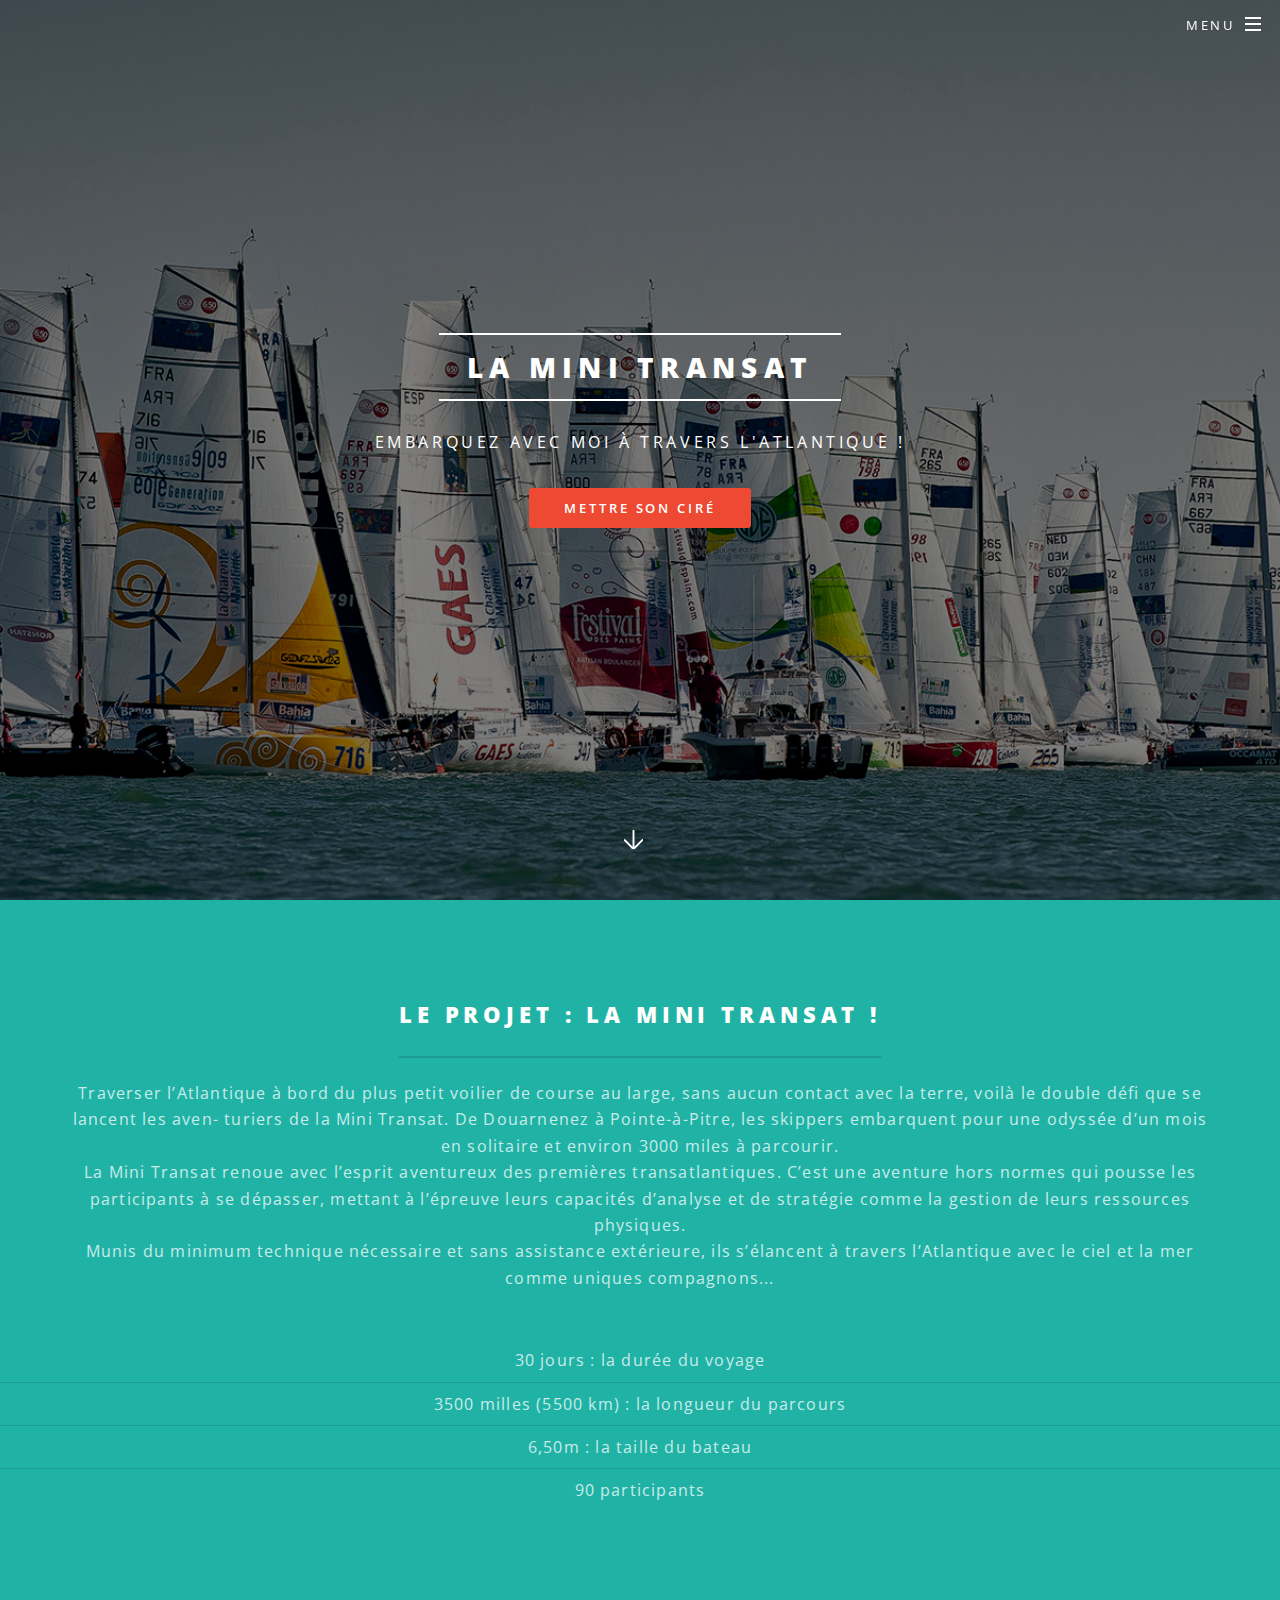
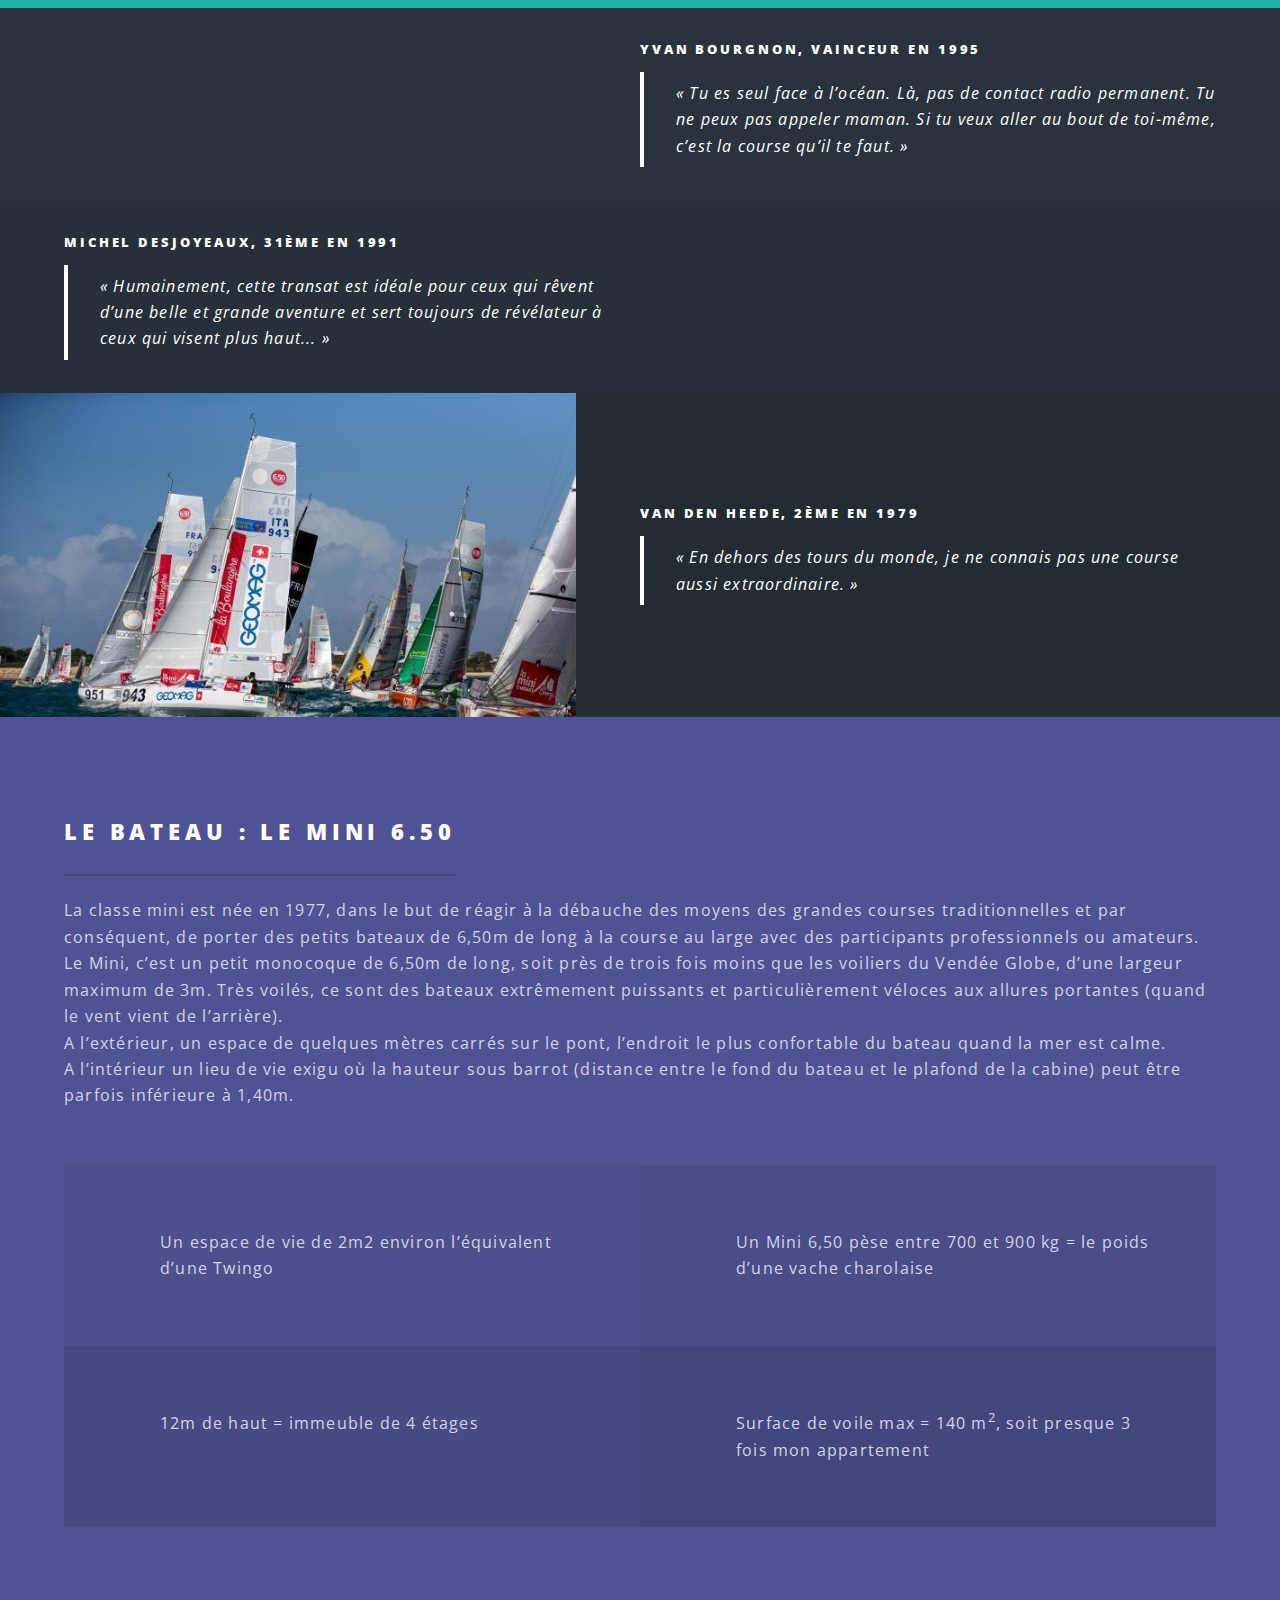
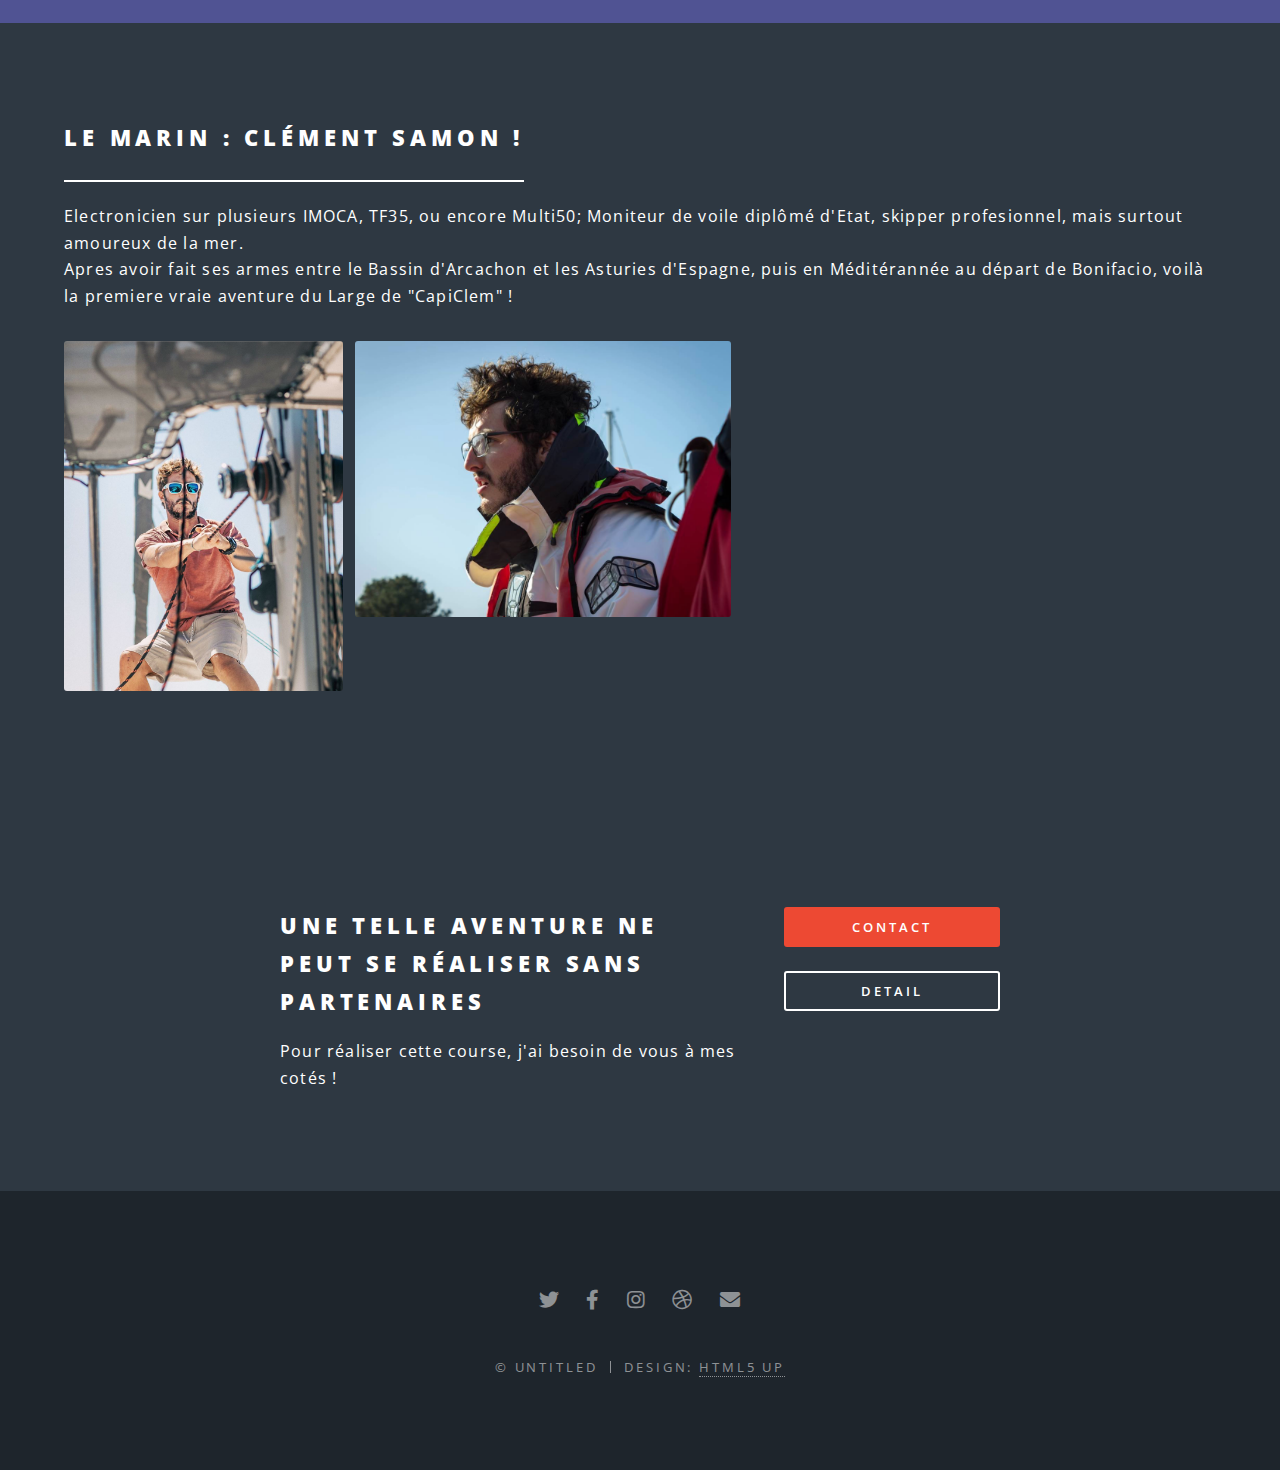
==== commit 82970a5b: "qdfv" ====
--- a/index.html
+++ b/index.html
@@ -27,7 +27,7 @@
 									<div id="menu">
 										<ul>
 											<li><a href="index.html">Home</a></li>
-											<li><a href="generic.html">Generic</a></li>
+											<li><a href="sponsoring.html">Sponsoring</a></li>
 											<li><a href="elements.html">Elements</a></li>
 											<li><a href="#">Sign Up</a></li>
 											<li><a href="#">Log In</a></li>
@@ -49,6 +49,7 @@
 						</div>
 						<a href="#one" class="more scrolly"> </a>
 					</section>
+
 
 				<!-- One -->
 					<section id="one" class="wrapper style1 special">
@@ -132,14 +133,14 @@
 						</div>
 					</section>
 
-					<section id="four" class="wrapper style5">
+					<section id="four" class="wrapper style2">
 						<div class="inner">
 							<header class="major">
 								<h2>Le marin : Clément Samon !</h2>
 								<p>Electronicien sur plusieurs IMOCA, TF35, ou encore Multi50; Moniteur de voile diplômé d'Etat, skipper profesionnel,
 								mais surtout amoureux de la mer. <br>
 								Apres avoir fait ses armes entre le Bassin d'Arcachon et les Asturies d'Espagne, puis en Méditérannée au départ de Bonifacio,
-								voilà la premiere vrai aventure du Large de notre "CapiClem" !
+								voilà la premiere vraie aventure du Large de "CapiClem" !
 							</p>
 							<div class="box alt">
 								<div class="row gtr-50 gtr-uniform">
@@ -165,7 +166,7 @@
 							</header>
 							<ul class="actions stacked">
 								<li><a href="#" class="button fit primary">Contact</a></li>
-								<li><a href="#" class="button fit">Detail</a></li>
+								<li><a href="sponsoring.html" class="button fit">Detail</a></li>
 							</ul>
 						</div>
 					</section>
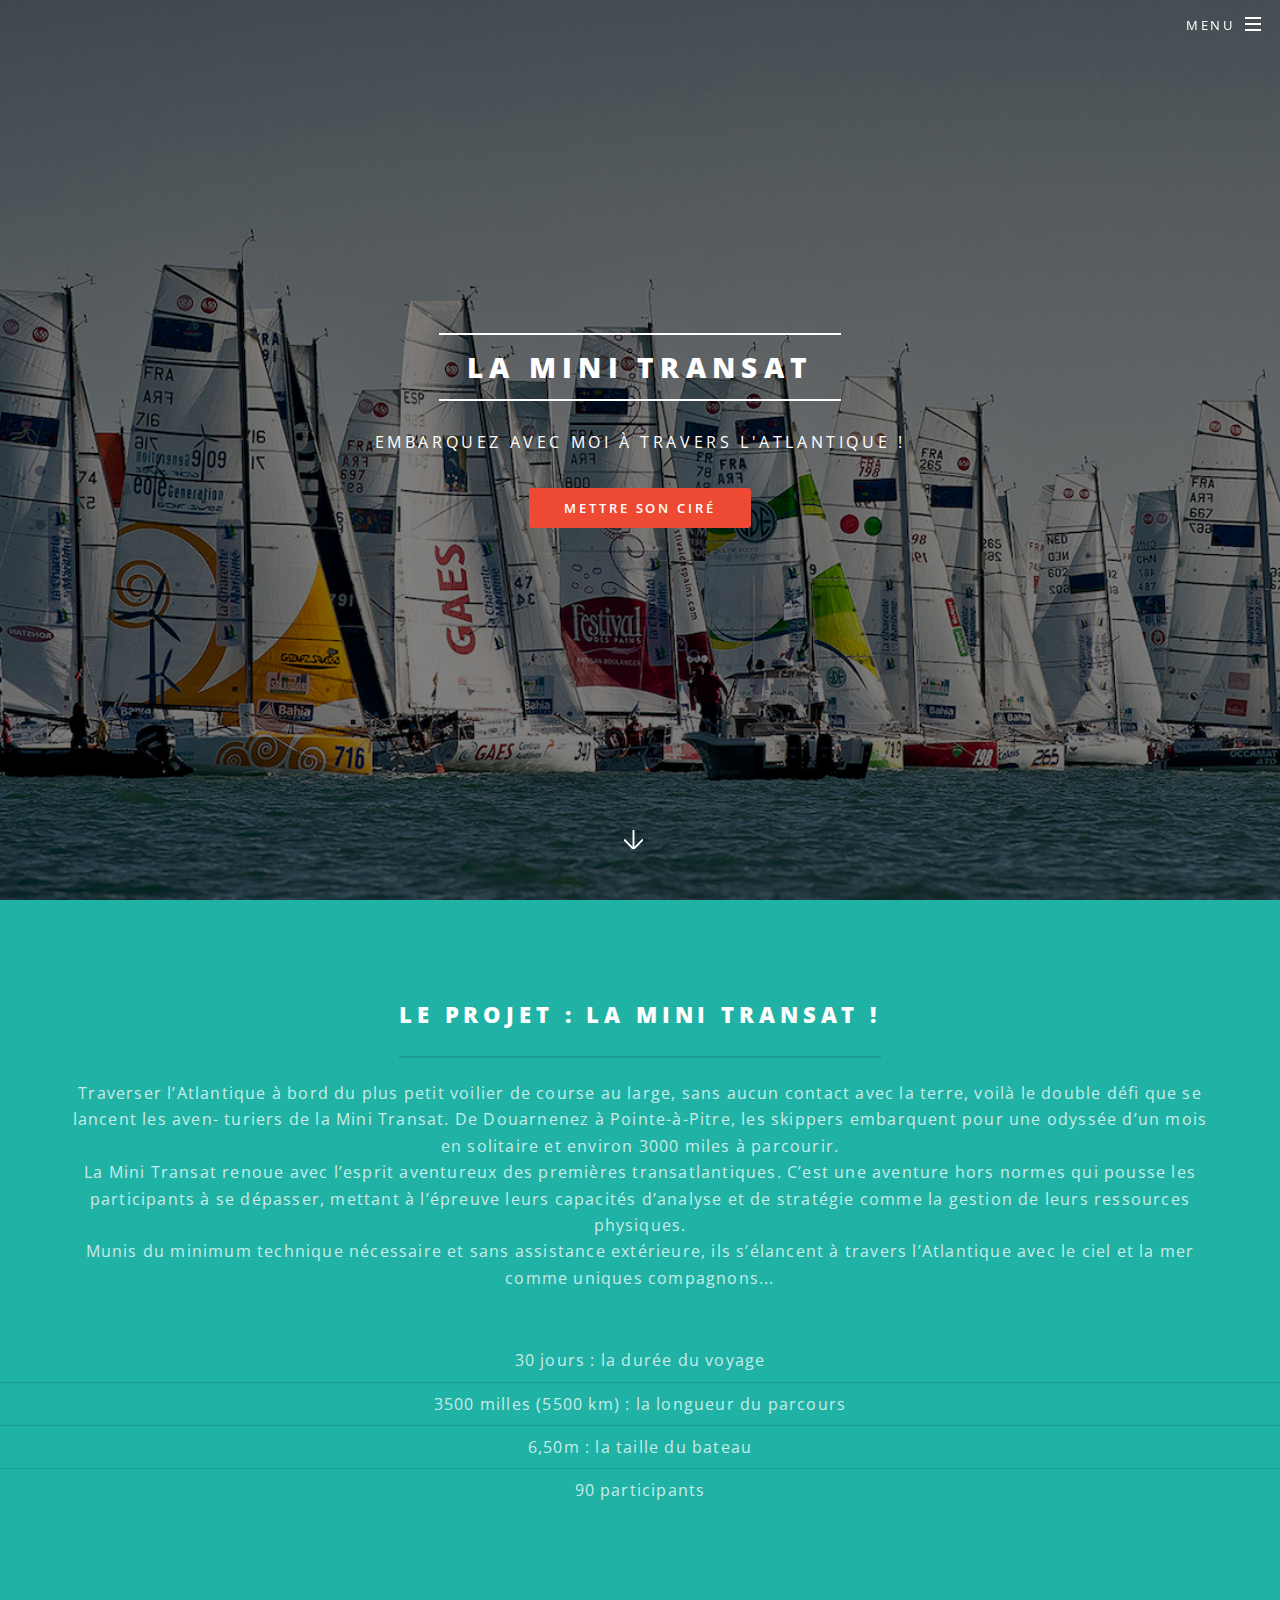
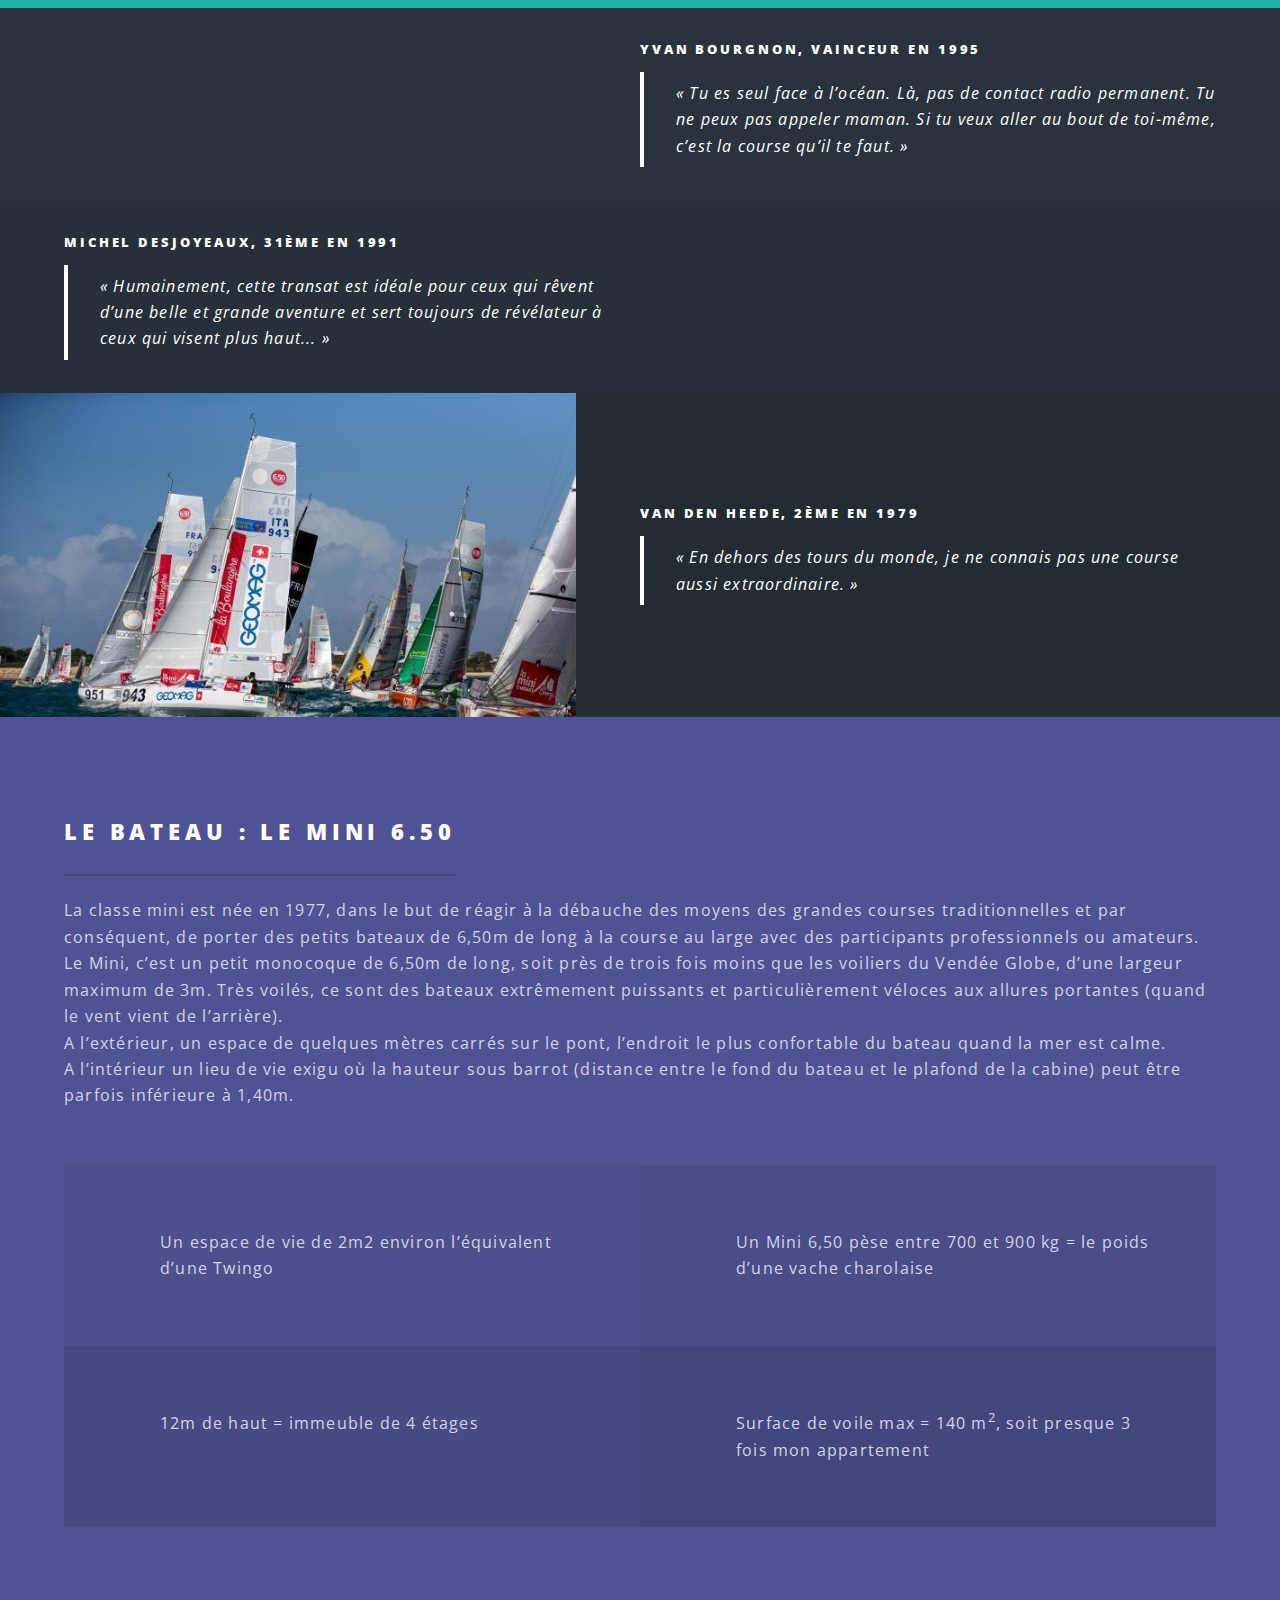
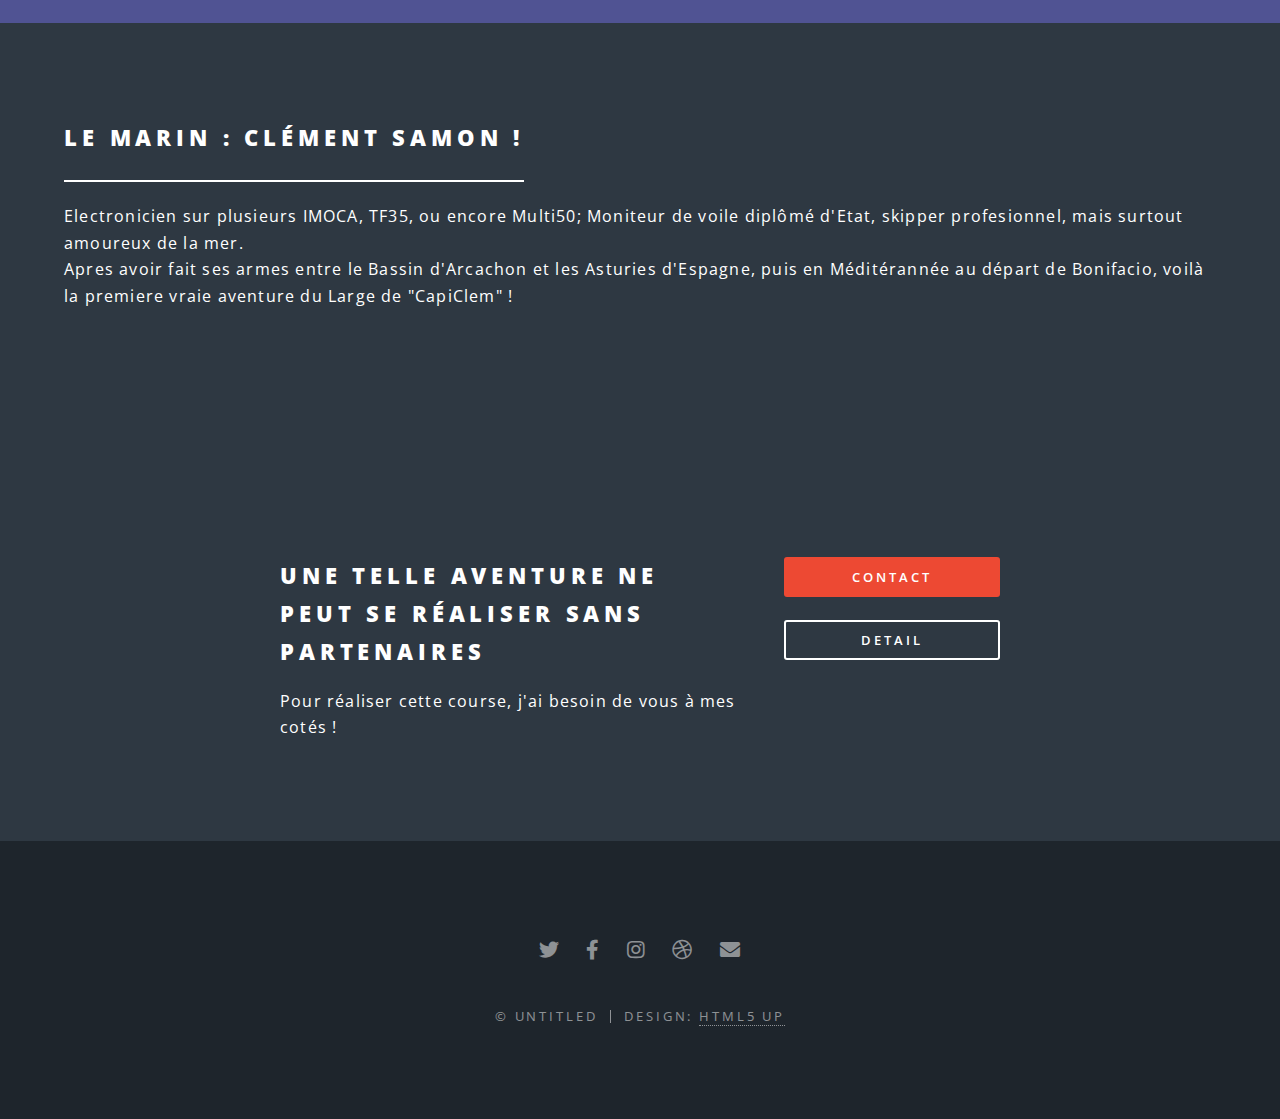
==== commit 86480a4f: "ljknd" ====
--- a/index.html
+++ b/index.html
@@ -76,6 +76,7 @@
 							</div>
 
 						</div>
+						<a href="#one" class="more scrolly"> </a>
 					</section>
 
 				<!-- Two -->
@@ -98,7 +99,9 @@
 								<h5>Van Den Heede, 2ème en 1979</h5>
 								<blockquote>« En dehors des tours du monde, je ne connais pas une course aussi extraordinaire. »</blockquote>
 							</div>
+							<a href="#one" class="more scrolly"> </a>
 						</section>
+						<a href="#one" class="more scrolly"> </a>
 					</section>
 
 				<!-- Three -->
@@ -131,6 +134,7 @@
 								</li>
 							</ul>
 						</div>
+						<a href="#one" class="more scrolly"> </a>
 					</section>
 
 					<section id="four" class="wrapper style2">
@@ -152,7 +156,7 @@
 							</div>
 							</header>
 						</div>
-
+						<a href="#one" class="more scrolly"> </a>
 					</section>
 
 
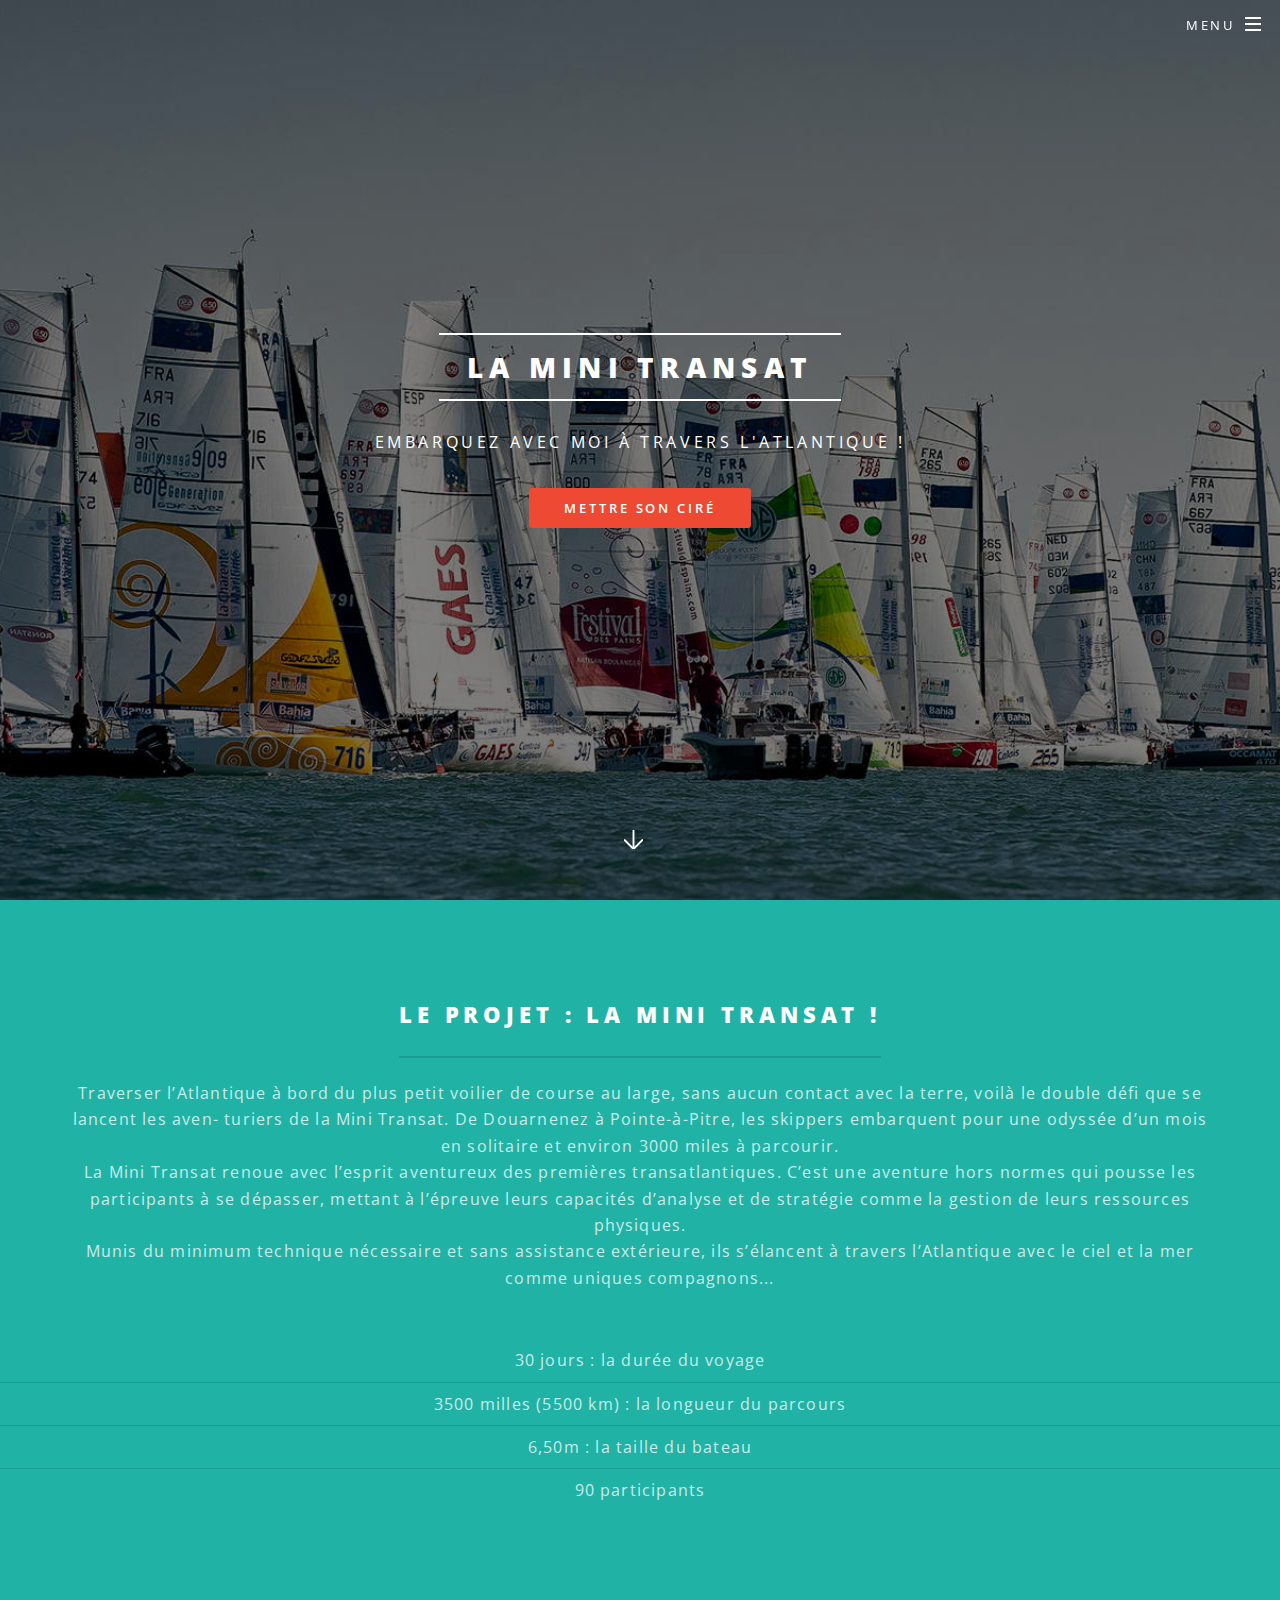
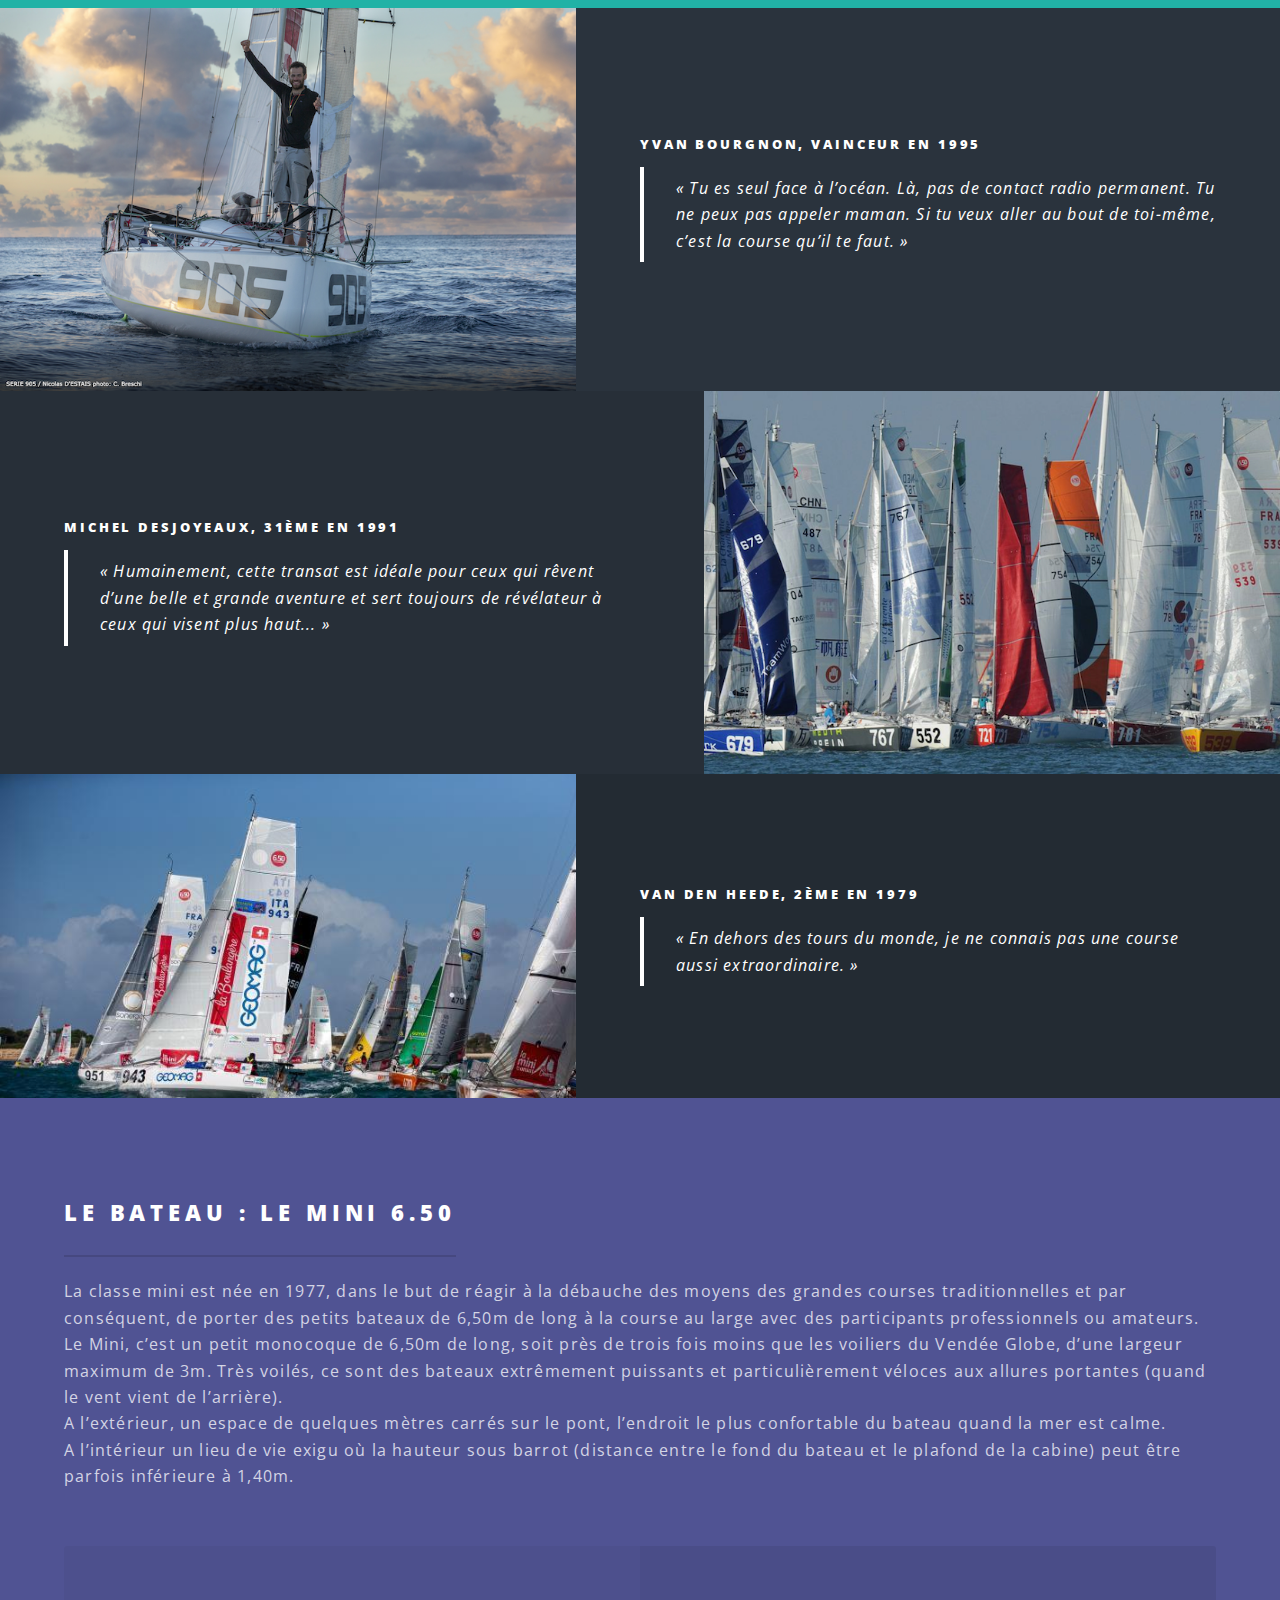
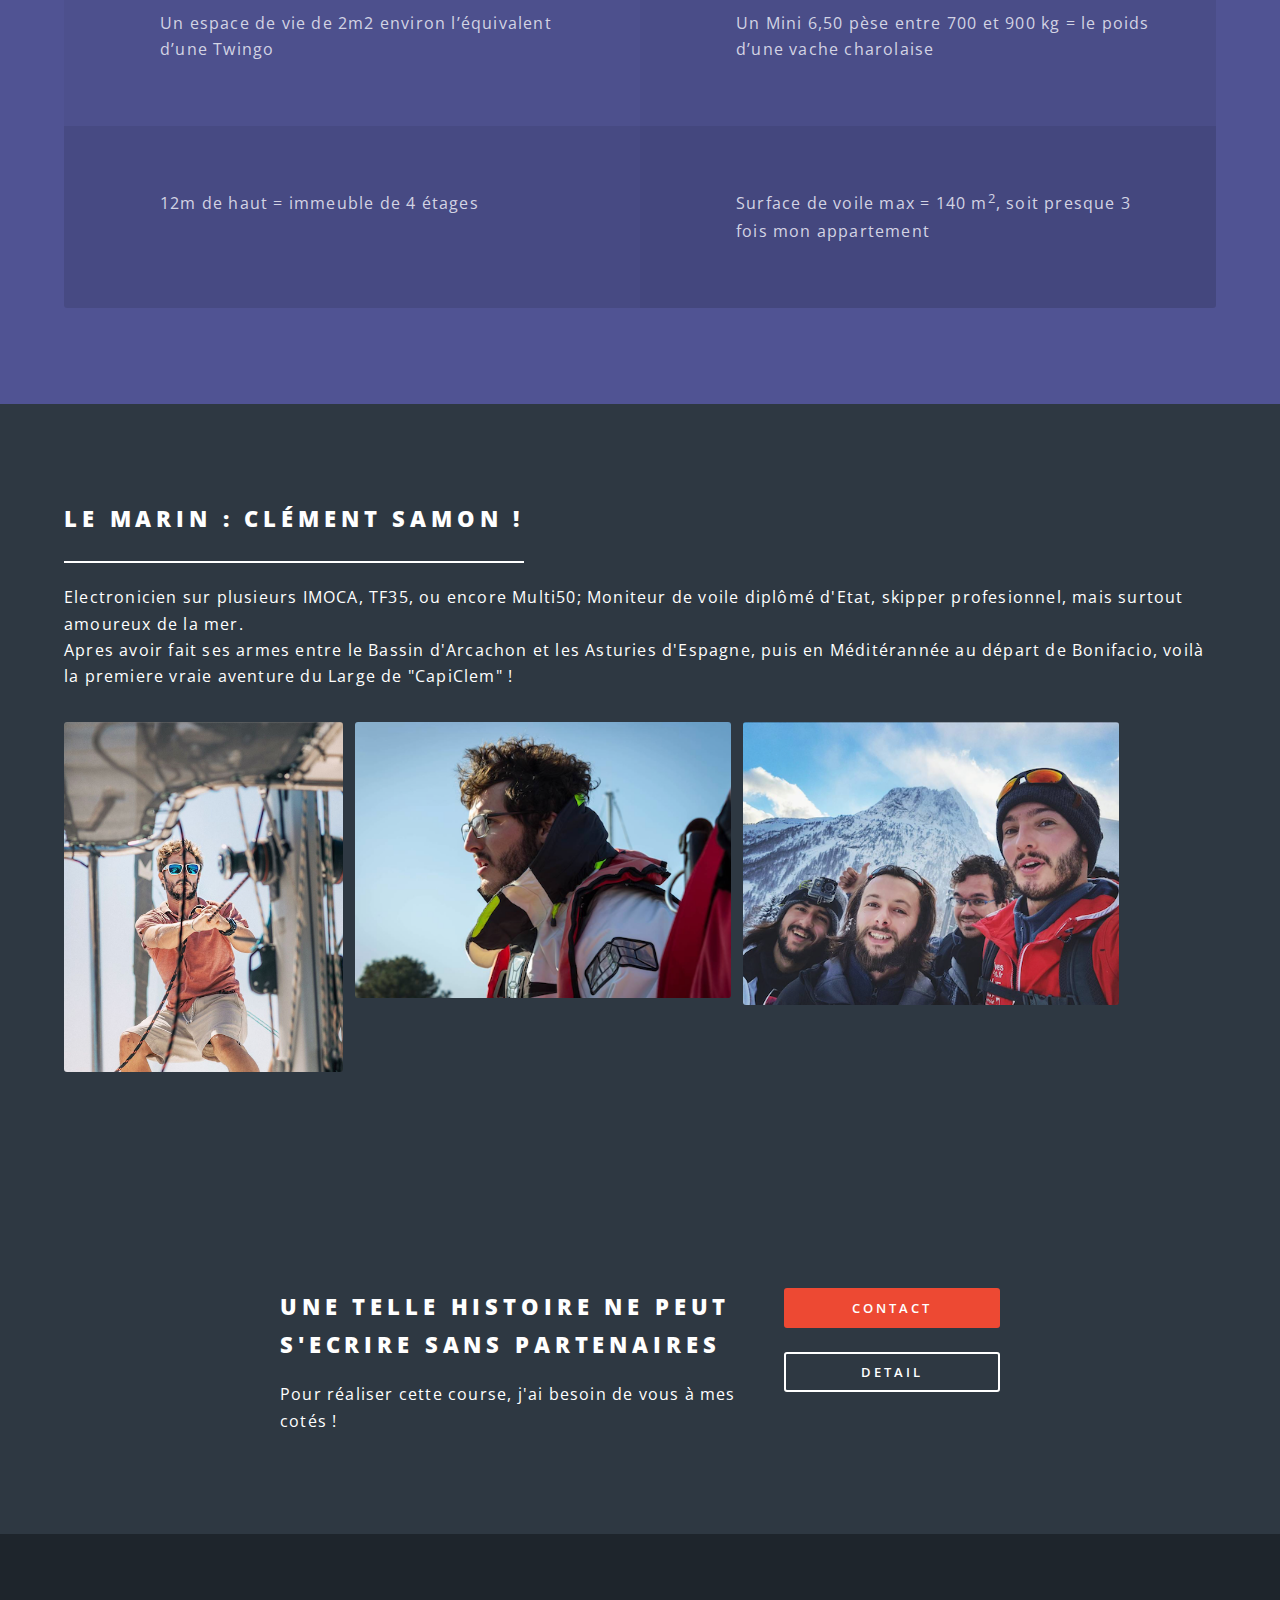
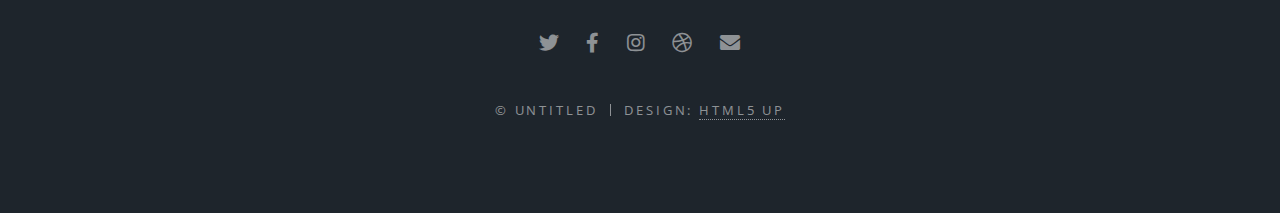
==== commit a3b660b6: "license" ====
--- a/index.html
+++ b/index.html
@@ -164,7 +164,7 @@
 					<section id="cta" class="wrapper style4">
 						<div class="inner">
 							<header>
-								<h2>Une telle aventure ne peut se réaliser sans partenaires</h2>
+								<h2>Une telle histoire ne peut s'ecrire sans partenaires</h2>
 								<p>Pour réaliser cette course, j'ai besoin de vous à mes cotés !
 								</p>
 							</header>
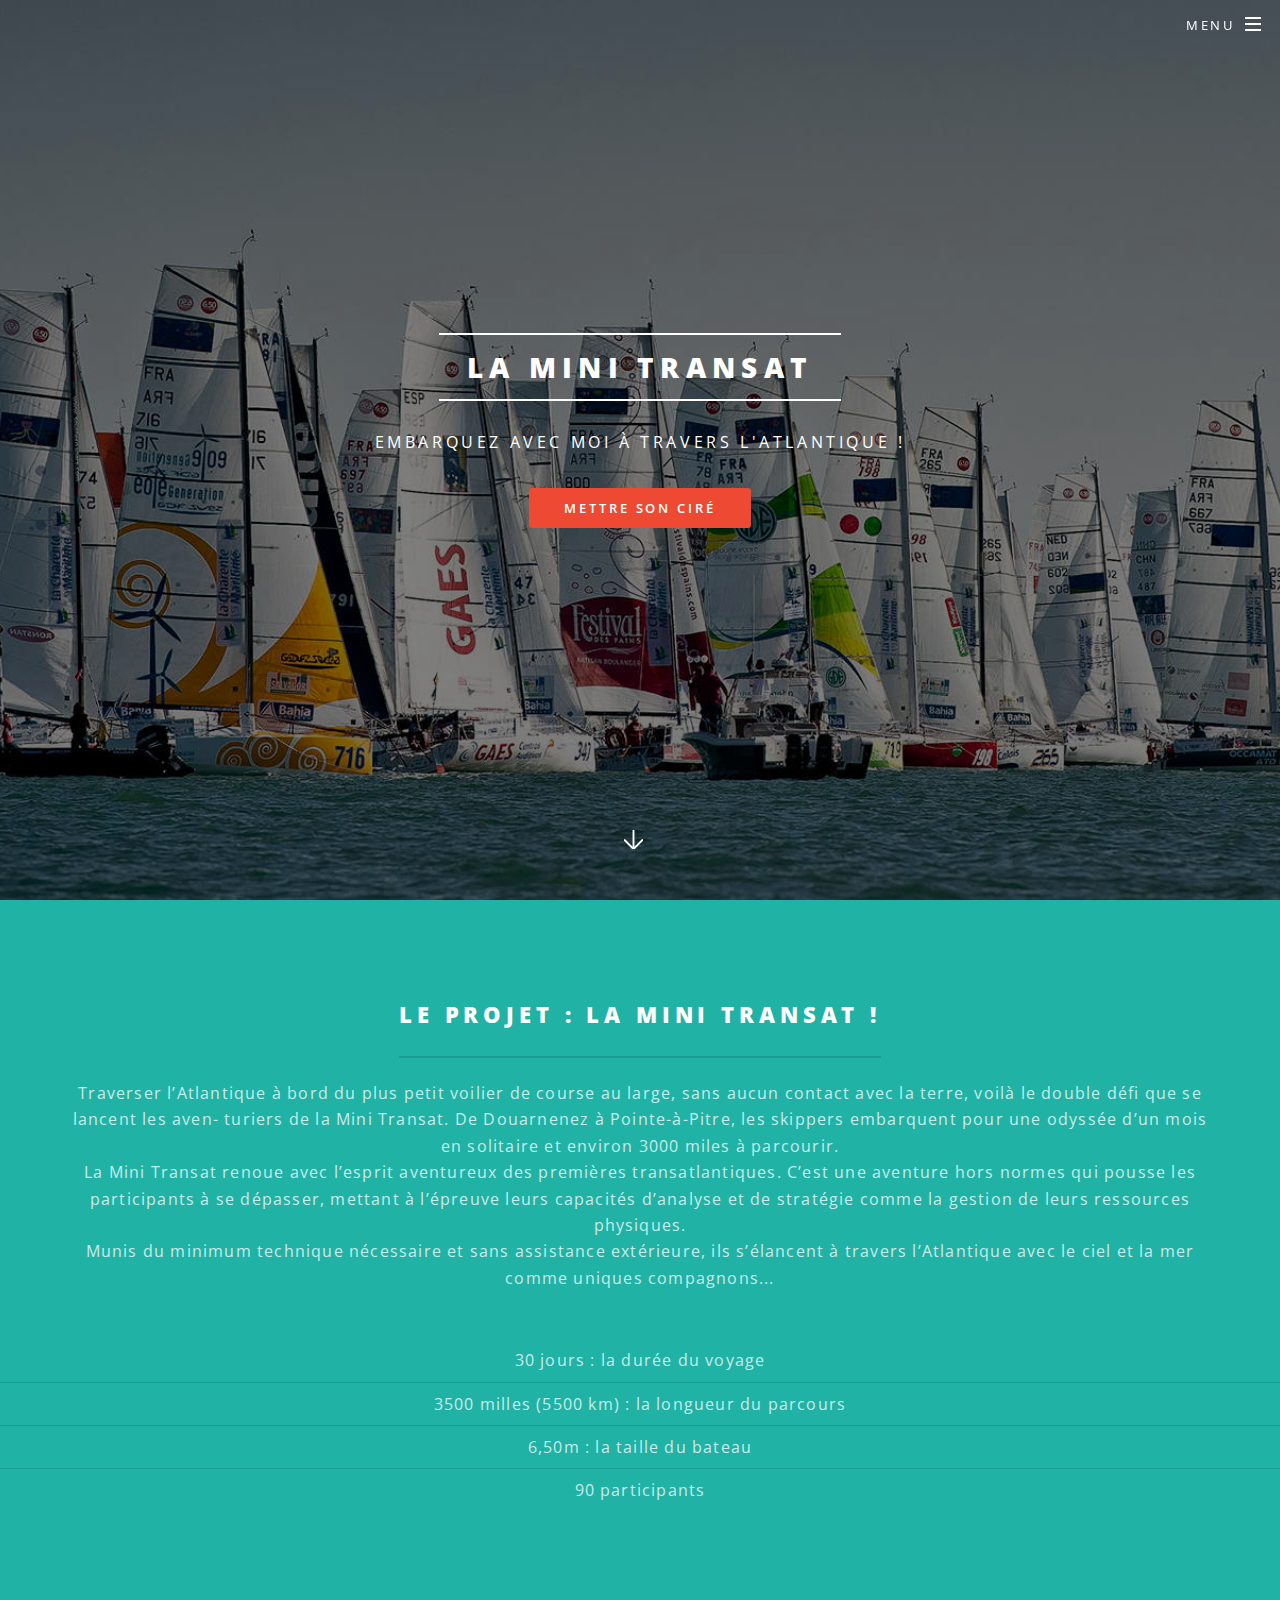
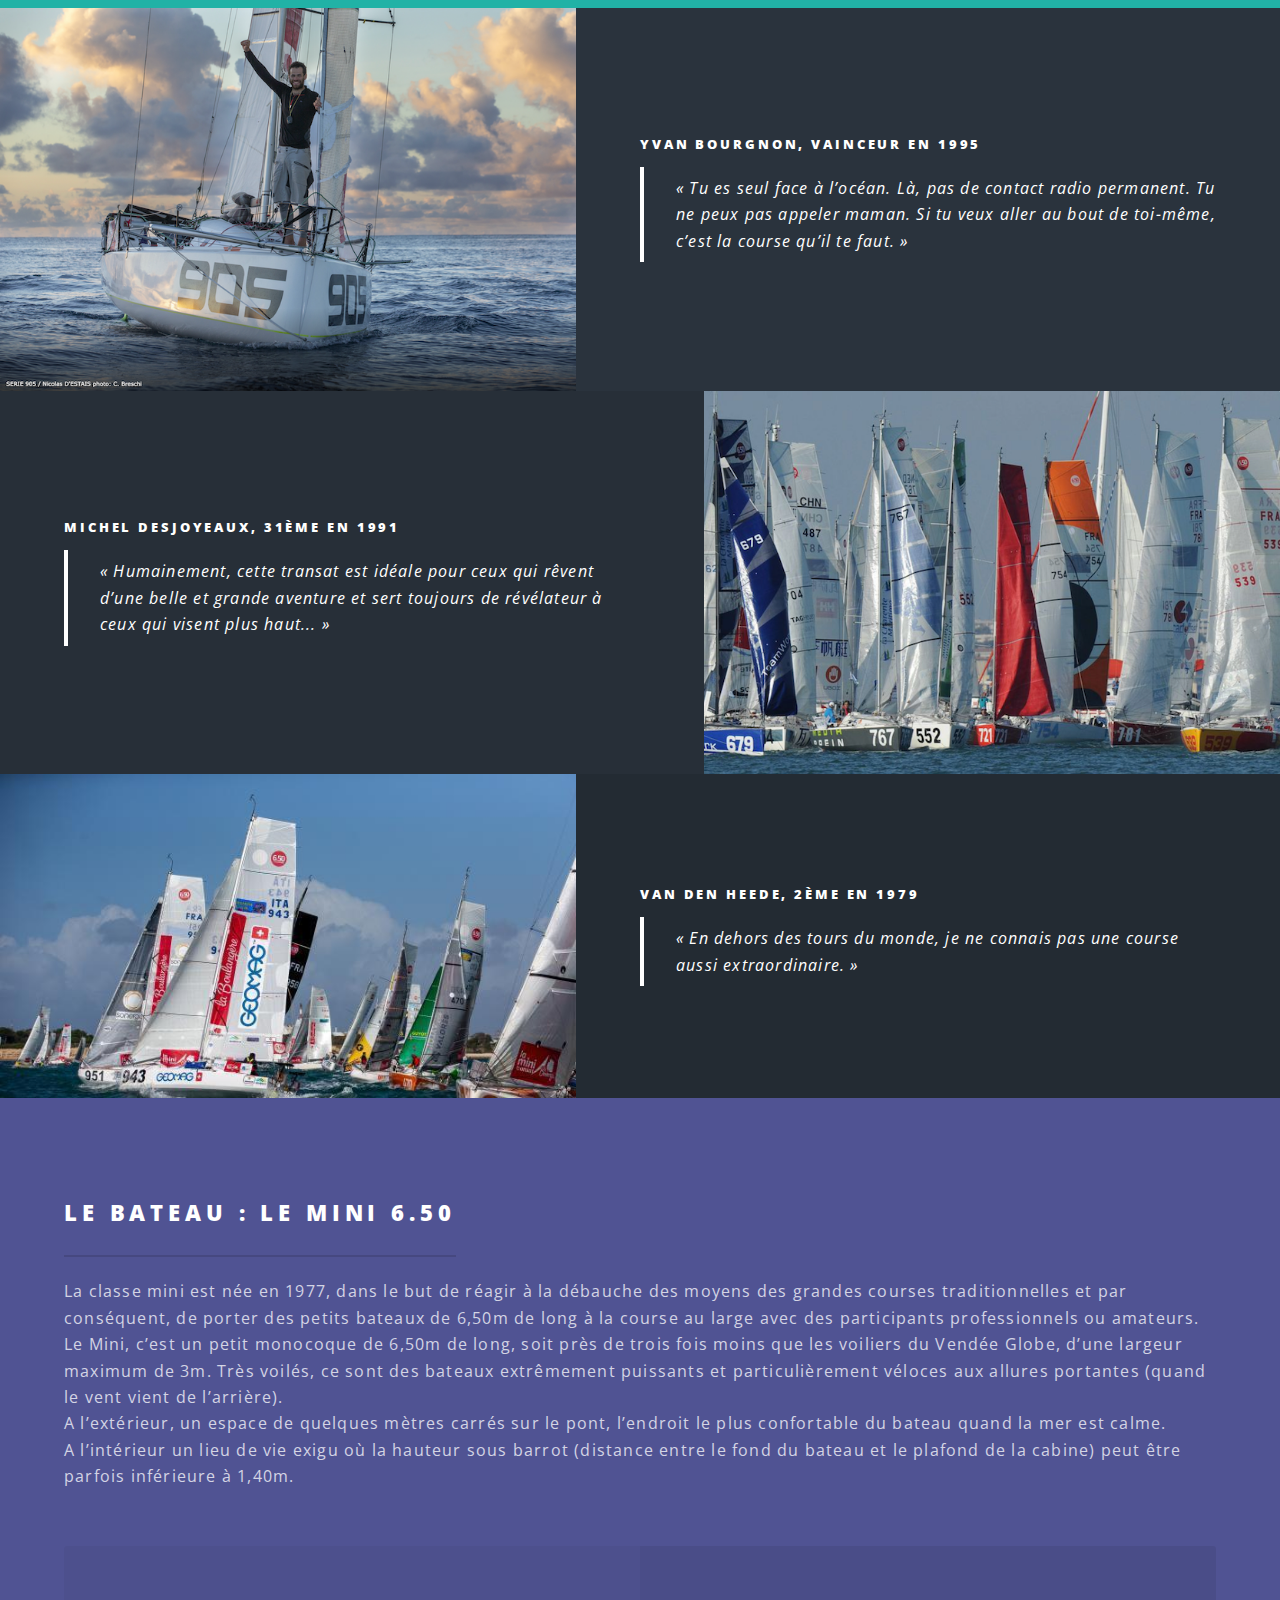
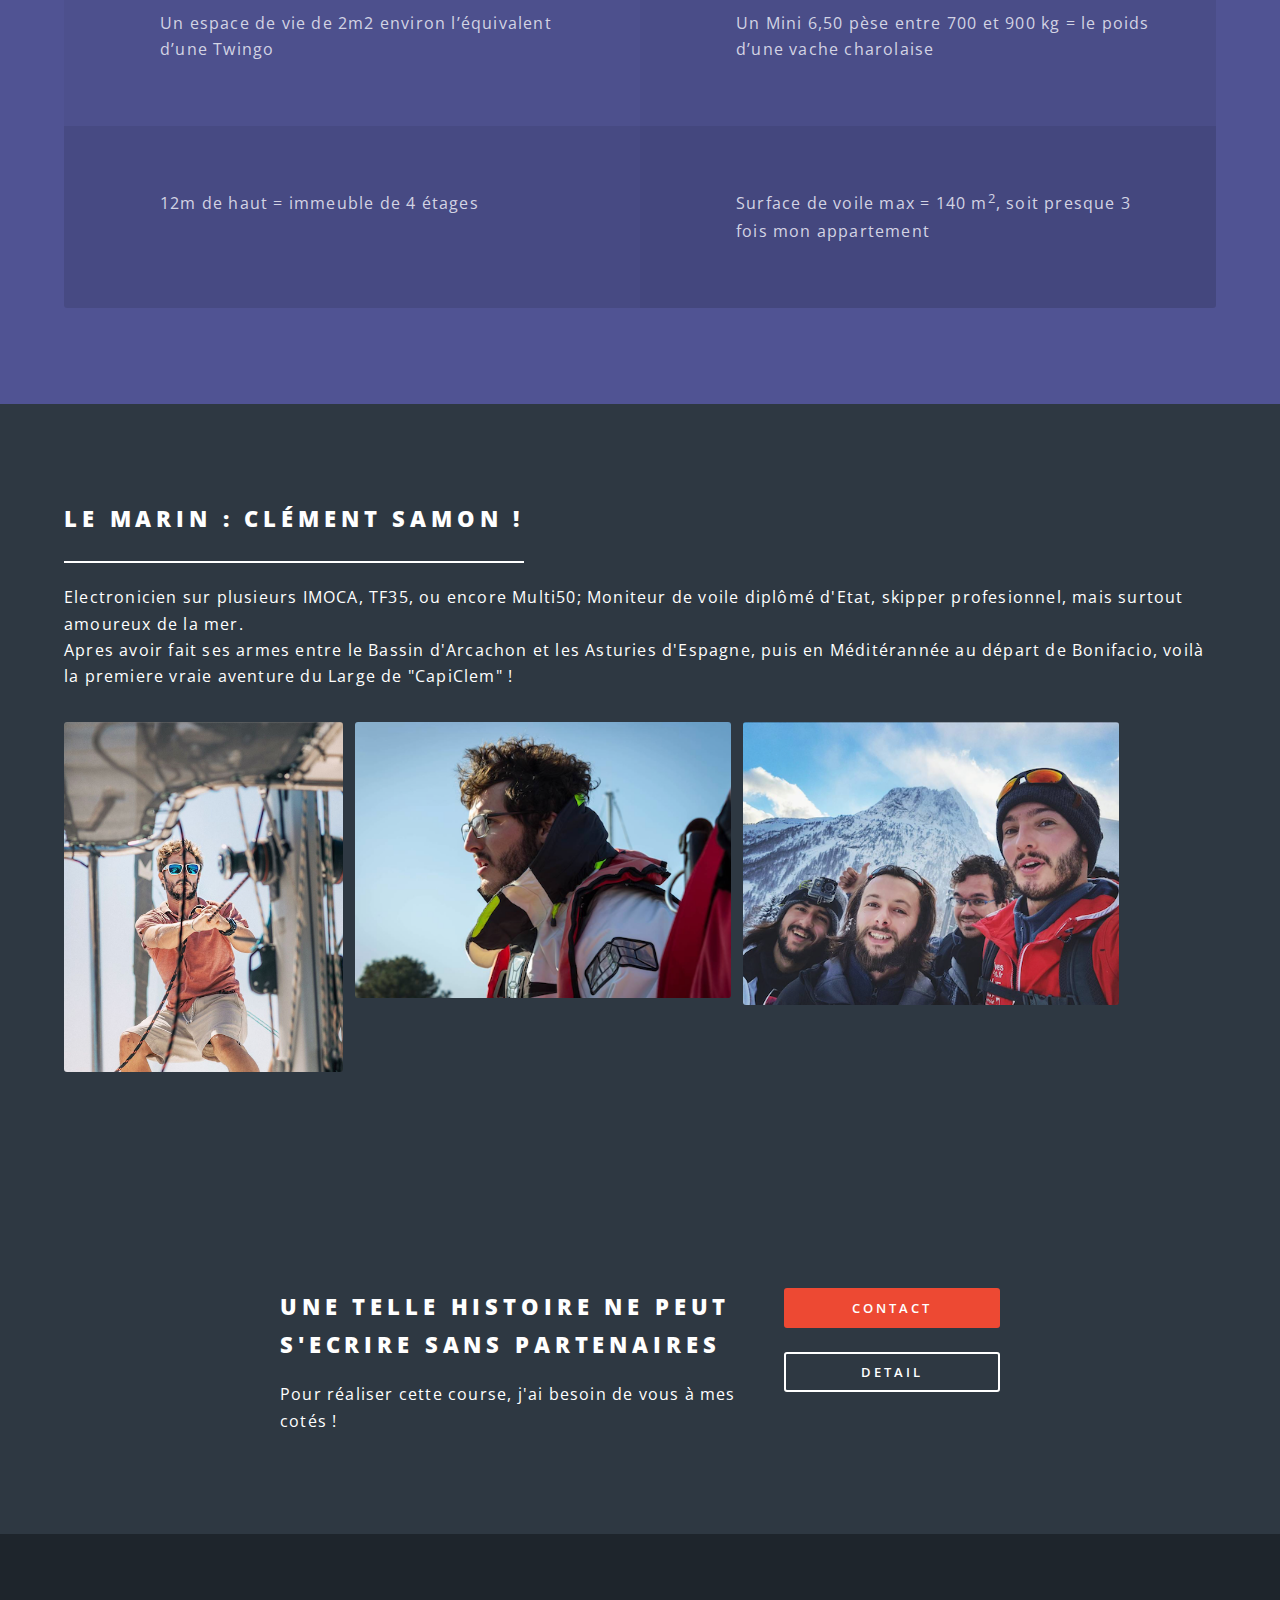
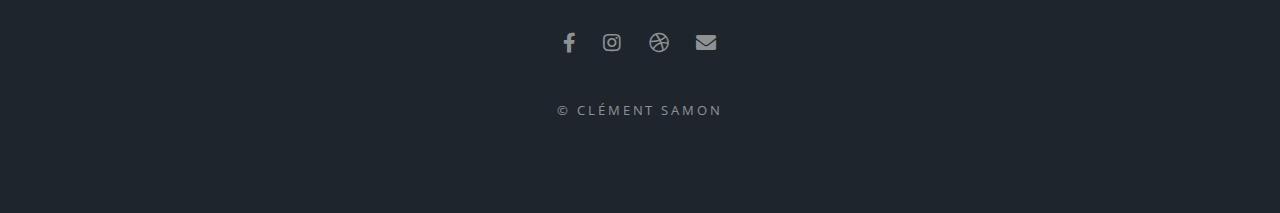
==== commit 0da48f5c: "errorsendingmail" ====
--- a/index.html
+++ b/index.html
@@ -1,9 +1,5 @@
 <!DOCTYPE HTML>
-<!--
-	Spectral by HTML5 UP
-	html5up.net | @ajlkn
-	Free for personal and commercial use under the CCA 3.0 license (html5up.net/license)
--->
+
 <html>
 	<head>
 		<title>Clement Samon Mini 2021</title>
@@ -28,9 +24,7 @@
 										<ul>
 											<li><a href="index.html">Home</a></li>
 											<li><a href="sponsoring.html">Sponsoring</a></li>
-											<li><a href="elements.html">Elements</a></li>
-											<li><a href="#">Sign Up</a></li>
-											<li><a href="#">Log In</a></li>
+											<li><a href="contact.html">Contactez moi</a></li>
 										</ul>
 									</div>
 								</li>
@@ -178,14 +172,13 @@
 				<!-- Footer -->
 					<footer id="footer">
 						<ul class="icons">
-							<li><a href="#" class="icon brands fa-twitter"><span class="label">Twitter</span></a></li>
-							<li><a href="#" class="icon brands fa-facebook-f"><span class="label">Facebook</span></a></li>
-							<li><a href="#" class="icon brands fa-instagram"><span class="label">Instagram</span></a></li>
-							<li><a href="#" class="icon brands fa-dribbble"><span class="label">Dribbble</span></a></li>
-							<li><a href="#" class="icon solid fa-envelope"><span class="label">Email</span></a></li>
+							<li><a href="https://www.facebook.com/Songfu33470" class="icon brands fa-facebook-f"><span class="label">Facebook</span></a></li>
+							<li><a href="https://www.instagram.com/c_samon/" class="icon brands fa-instagram"><span class="label">Instagram</span></a></li>
+							<li><a href="http://www.clementsamon.com" class="icon brands fa-dribbble"><span class="label">Site web</span></a></li>
+							<li><a href="c.samon@protonmail.com" class="icon solid fa-envelope"><span class="label">Email</span></a></li>
 						</ul>
 						<ul class="copyright">
-							<li>&copy; Untitled</li><li>Design: <a href="http://html5up.net">HTML5 UP</a></li>
+							<li>&copy; Clément SAMON </li>
 						</ul>
 					</footer>
 
--- a/assets/css/main.css
+++ b/assets/css/main.css
@@ -2352,19 +2352,20 @@
 			}
 
 		table td {
+			font-size: 0.8em;
 			padding: 0.75em 0.75em;
 		}
 
 		table th {
 			color: #fff;
-			font-size: 0.9em;
+			font-size: 1em;
 			font-weight: 600;
 			padding: 0 0.75em 0.75em 0.75em;
 			text-align: left;
 		}
 
 		table thead {
-			border-bottom: solid 2px #fff;
+			border-bottom: solid 3px #fff;
 		}
 
 		table tfoot {
@@ -3996,4 +3997,4 @@
 
 	body.is-mobile.landing #footer {
 		background-color: #1d242a;
-	}+	}
